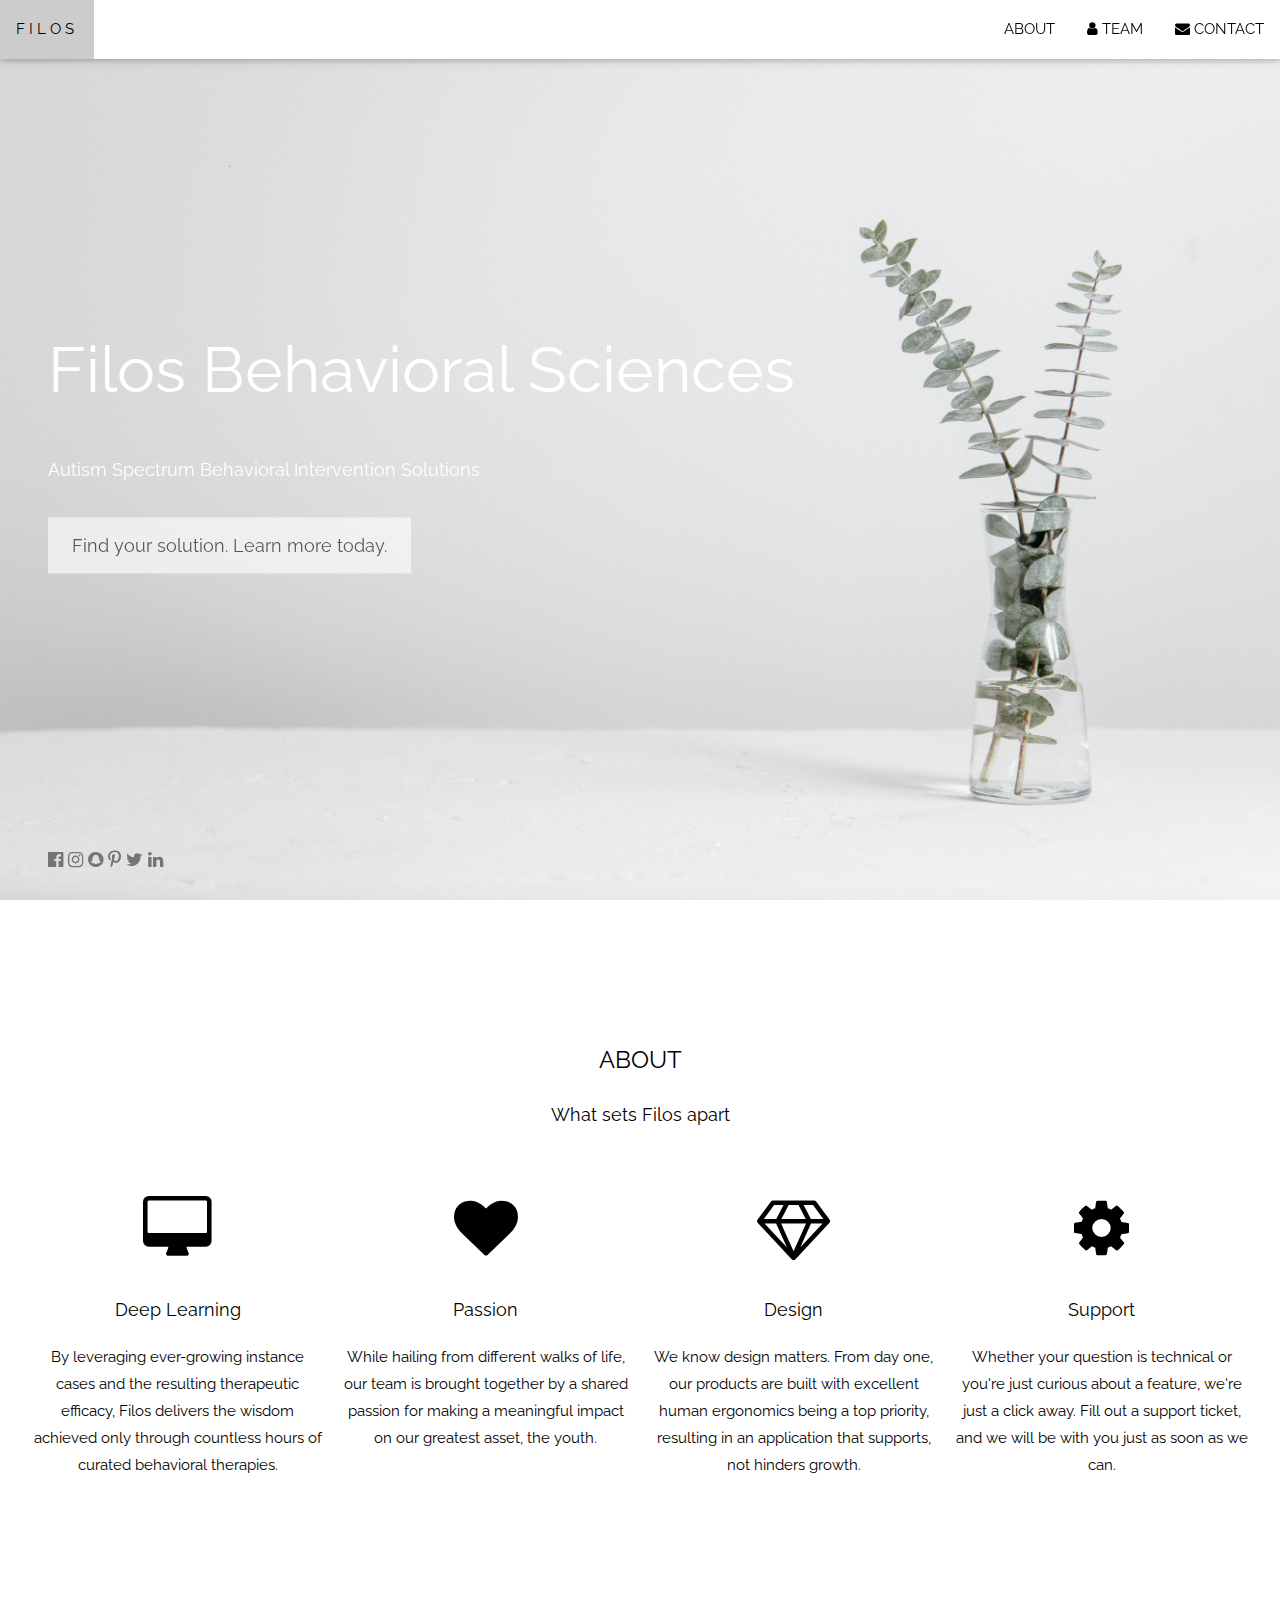
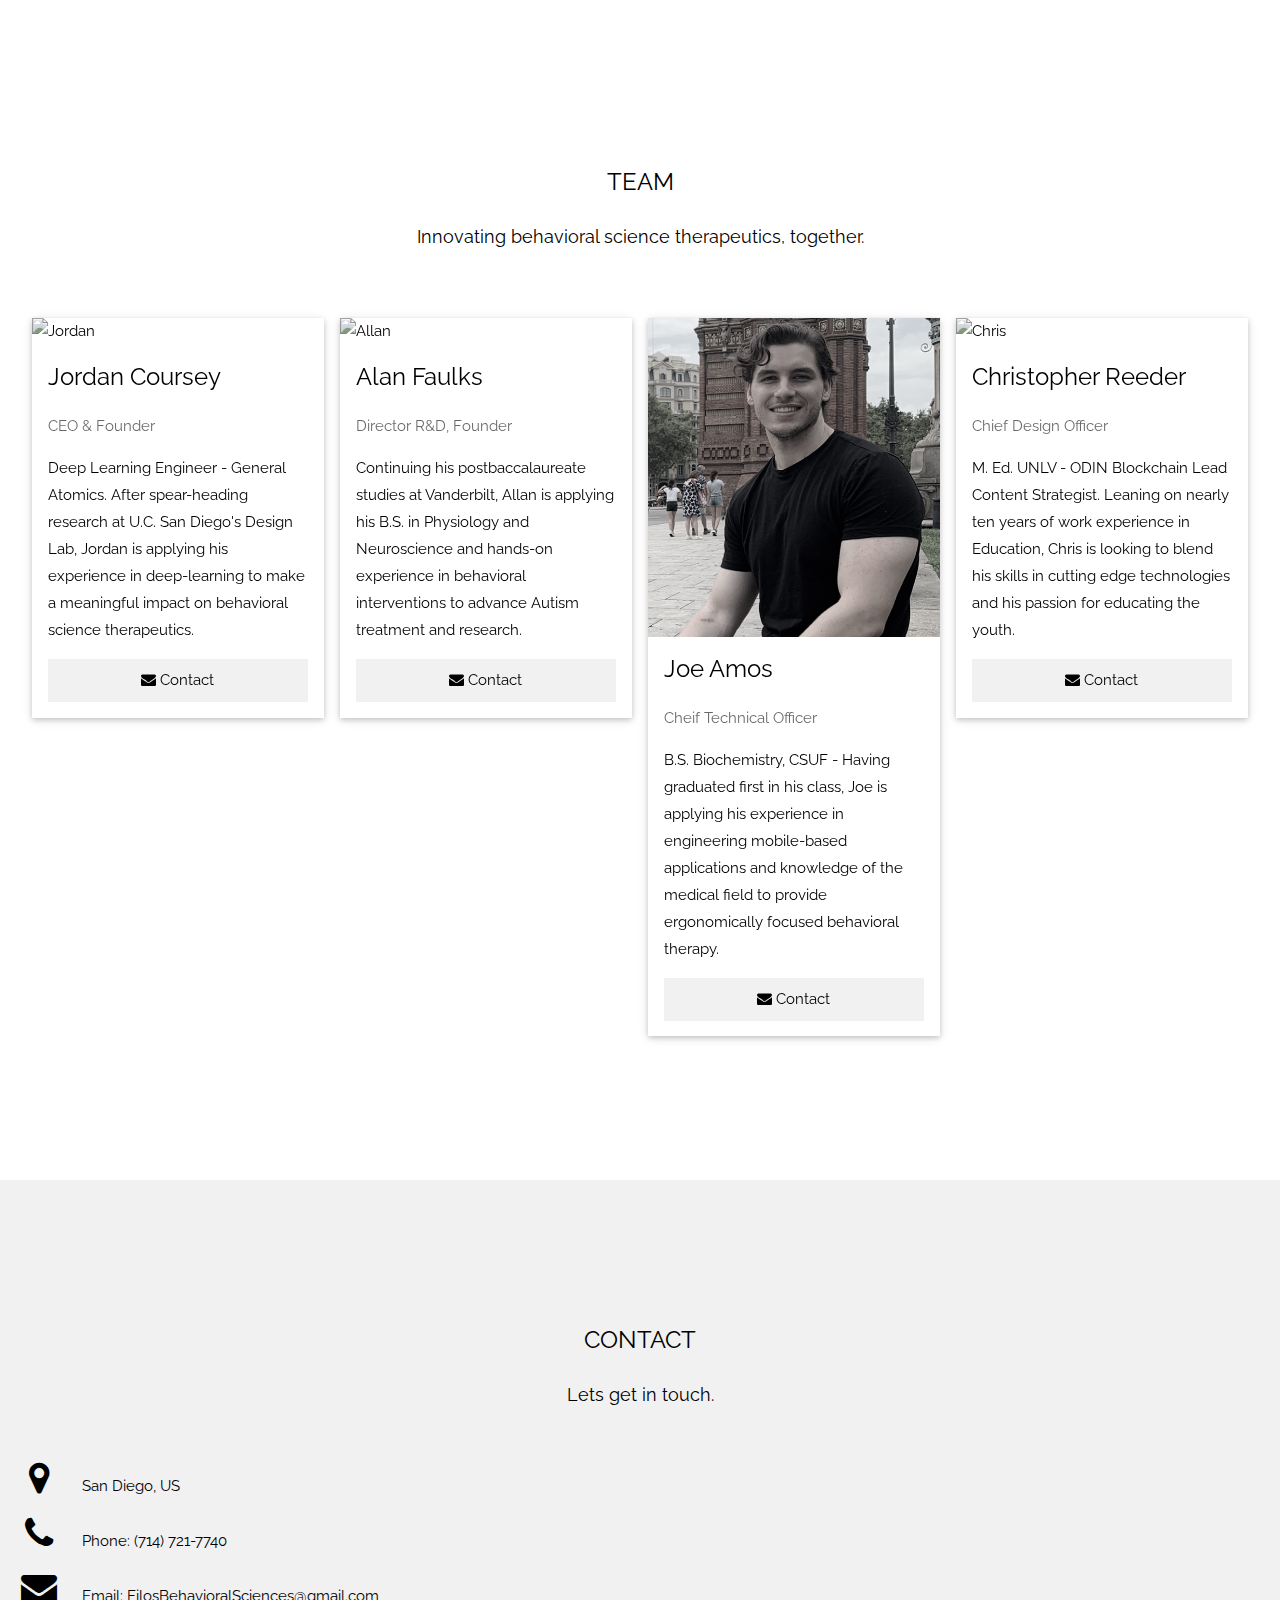
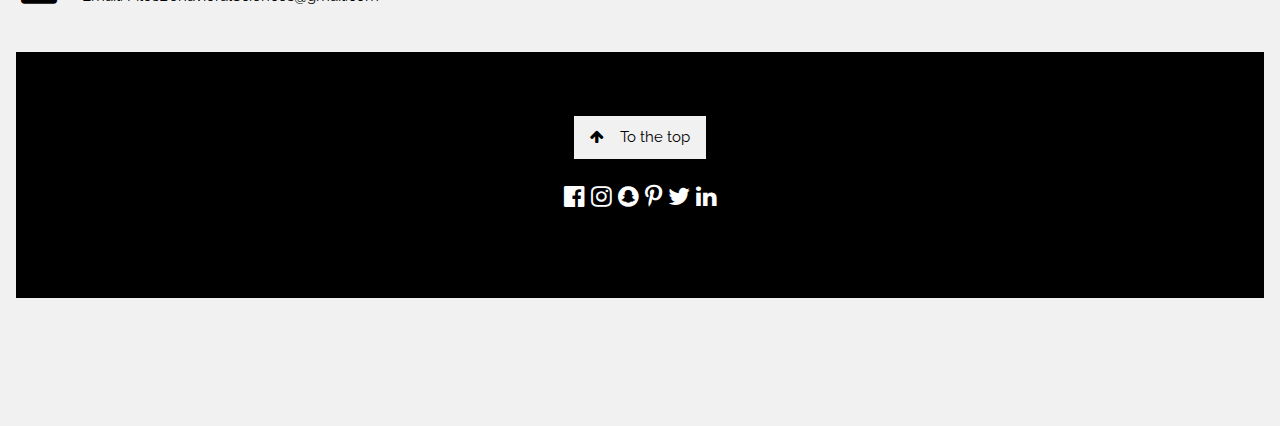
==== index.html @ 3048f158 "Update index.html" ====
<!DOCTYPE html>
<html>
<title>Filos Behavioral Sciences</title>
<meta charset="UTF-8">
<meta name="viewport" content="width=device-width, initial-scale=1">
<link rel="stylesheet" href="https://www.w3schools.com/w3css/4/w3.css">
<link rel="stylesheet" href="https://fonts.googleapis.com/css?family=Raleway">
<link rel="stylesheet" href="https://cdnjs.cloudflare.com/ajax/libs/font-awesome/4.7.0/css/font-awesome.min.css">
<style>
body,h1,h2,h3,h4,h5,h6 {font-family: "Raleway", sans-serif}

body, html {
  height: 100%;
  line-height: 1.8;
}

/* Full height image header */
.bgimg-1 {
  background-position: center;
  background-size: cover;
  background-image: url(Resources/background.jpg);
  min-height: 100%;
}

.w3-bar .w3-button {
  padding: 16px;
}
</style>
<body>

<!-- Navbar (sit on top) -->
<div class="w3-top">
  <div class="w3-bar w3-white w3-card" id="myNavbar">
    <a href="#home" class="w3-bar-item w3-button w3-wide">FILOS</a>
    <!-- Right-sided navbar links -->
    <div class="w3-right w3-hide-small">
      <a href="#about" class="w3-bar-item w3-button">ABOUT</a>
      <a href="#team" class="w3-bar-item w3-button"><i class="fa fa-user"></i> TEAM</a>
      <!-- <a href="#work" class="w3-bar-item w3-button"><i class="fa fa-th"></i> WORK</a> -->
      <a href="#contact" class="w3-bar-item w3-button"><i class="fa fa-envelope"></i> CONTACT</a>
    </div>
    <!-- Hide right-floated links on small screens and replace them with a menu icon -->

    <a href="javascript:void(0)" class="w3-bar-item w3-button w3-right w3-hide-large w3-hide-medium" onclick="w3_open()">
      <i class="fa fa-bars"></i>
    </a>
  </div>
</div>

<!-- Sidebar on small screens when clicking the menu icon -->
<nav class="w3-sidebar w3-bar-block w3-black w3-card w3-animate-left w3-hide-medium w3-hide-large" style="display:none" id="mySidebar">
  <a href="javascript:void(0)" onclick="w3_close()" class="w3-bar-item w3-button w3-large w3-padding-16">Close ×</a>
  <a href="#about" onclick="w3_close()" class="w3-bar-item w3-button">ABOUT</a>
  <a href="#team" onclick="w3_close()" class="w3-bar-item w3-button">TEAM</a>
  <a href="#work" onclick="w3_close()" class="w3-bar-item w3-button">WORK</a>
  <a href="#pricing" onclick="w3_close()" class="w3-bar-item w3-button">PRICING</a>
  <a href="#contact" onclick="w3_close()" class="w3-bar-item w3-button">CONTACT</a>
</nav>

<!-- Header with full-height image -->
<header class="bgimg-1 w3-display-container w3-grayscale-min" id="home">
  <div class="w3-display-left w3-text-white" style="padding:48px">
    <span class="w3-jumbo w3-hide-small">Filos Behavioral Sciences</span><br>
    <span class="w3-xxlarge w3-hide-large w3-hide-medium">Data Driven Therapy Solutions</span><br>
    <span class="w3-large">Autism Spectrum Behavioral Intervention Solutions</span>
    <p><a href="#about" class="w3-button w3-white w3-padding-large w3-large w3-margin-top w3-opacity w3-hover-opacity-off">Find your solution.  Learn more today.</a></p>
  </div> 
  <div class="w3-display-bottomleft w3-text-grey w3-large" style="padding:24px 48px">
    <i class="fa fa-facebook-official w3-hover-opacity"></i>
    <i class="fa fa-instagram w3-hover-opacity"></i>
    <i class="fa fa-snapchat w3-hover-opacity"></i>
    <i class="fa fa-pinterest-p w3-hover-opacity"></i>
    <i class="fa fa-twitter w3-hover-opacity"></i>
    <i class="fa fa-linkedin w3-hover-opacity"></i>
  </div>
</header>

<!-- About Section -->
<div class="w3-container" style="padding:128px 16px" id="about">
  <h3 class="w3-center">ABOUT</h3>
  <p class="w3-center w3-large">What sets Filos apart</p>
  <div class="w3-row-padding w3-center" style="margin-top:64px">
    <div class="w3-quarter">
      <i class="fa fa-desktop w3-margin-bottom w3-jumbo w3-center"></i>
      <p class="w3-large">Deep Learning</p>
      <p>By leveraging ever-growing instance cases and the resulting therapeutic efficacy, Filos delivers the wisdom achieved only through countless hours of curated behavioral therapies.  </p>
    </div>
    <div class="w3-quarter">
      <i class="fa fa-heart w3-margin-bottom w3-jumbo"></i>
      <p class="w3-large">Passion</p>
      <p>While hailing from different walks of life, our team is brought together by a shared passion for making a meaningful impact on our greatest asset, the youth.</p>
    </div>
    <div class="w3-quarter">
      <i class="fa fa-diamond w3-margin-bottom w3-jumbo"></i>
      <p class="w3-large">Design</p>
      <p>We know design matters.  From day one, our products are built with excellent human ergonomics being a top priority, resulting in an application that supports, not hinders growth.</p>
    </div>
    <div class="w3-quarter">
      <i class="fa fa-cog w3-margin-bottom w3-jumbo"></i>
      <p class="w3-large">Support</p>
      <p>Whether your question is technical or you're just curious about a feature, we're just a click away.  Fill out a support ticket, and we will be with you just as soon as we can.</p>
    </div>
  </div>
</div>

<!-- Promo Section - "We know design"
<div class="w3-container w3-light-grey" style="padding:128px 16px">
  <div class="w3-row-padding">
    <div class="w3-col m6">
      <h3>We know design.</h3>
      <p>Lorem ipsum dolor sit amet, consectetur adipiscing elit, sed do eiusmod<br>tempor incididunt ut labore et dolore.</p>
      <p><a href="#work" class="w3-button w3-black"><i class="fa fa-th"> </i> View Our Works</a></p>
    </div>
    <div class="w3-col m6">
      <img class="w3-image w3-round-large" src="/w3images/phone_buildings.jpg" alt="Buildings" width="700" height="394">
    </div>
  </div>
</div>  -->

<!-- Team Section -->
<div class="w3-container" style="padding:128px 16px" id="team">
  <h3 class="w3-center">TEAM</h3>
  <p class="w3-center w3-large">Innovating behavioral science therapeutics, together.</p>
  <div class="w3-row-padding w3-grayscale" style="margin-top:64px">
    <div class="w3-col l3 m6 w3-margin-bottom">
      <div class="w3-card">
        <img src="https://media-exp1.licdn.com/dms/image/C5603AQFTOGZ4hQEO2g/profile-displayphoto-shrink_800_800/0?e=1593648000&v=beta&t=P3I766WwWZyeG0lRYtZKC97UJ1uYCKITA_Ybu_WTs9A" alt="Jordan" style="width:100%" style="max-height:50px">
        <div class="w3-container">
          <h3>Jordan Coursey</h3>
          <p class="w3-opacity">CEO & Founder</p>
          <p>Deep Learning Engineer - General Atomics.   After spear-heading research at U.C. San Diego's Design Lab, Jordan is applying his experience in deep-learning to make a meaningful impact on behavioral science therapeutics.</p>
          <p><button class="w3-button w3-light-grey w3-block"><i class="fa fa-envelope"></i> Contact</button></p>
        </div>
      </div>
    </div>
    <div class="w3-col l3 m6 w3-margin-bottom">
      <div class="w3-card">
        <img src="https://raw.githubusercontent.com/NondescriptODIN/Filos.Public/master/Resources/Alan.jpeg" alt="Allan" style="width:100%" style="max-height:50px">
        <div class="w3-container">
          <h3>Alan Faulks</h3>
          <p class="w3-opacity">Director R&D, Founder</p>
          <p>Continuing his postbaccalaureate studies at Vanderbilt, Allan is applying his B.S. in Physiology and Neuroscience and hands-on experience in behavioral interventions to advance Autism treatment and research.</p>
          <p><button class="w3-button w3-light-grey w3-block"><i class="fa fa-envelope"></i> Contact</button></p>
        </div>
      </div>
    </div>
    <div class="w3-col l3 m6 w3-margin-bottom">
      <div class="w3-card">
        <img src="Resources/Joe.PNG" alt="Joe" style="width:100%" style="max-height:50px">
        <div class="w3-container">
          <h3>Joe Amos</h3>
          <p class="w3-opacity">Cheif Technical Officer</p>
          <p>B.S. Biochemistry, CSUF - Having graduated first in his class, Joe is applying his experience in engineering mobile-based applications and knowledge of the medical field to provide ergonomically focused behavioral therapy.</p>
          <p><button class="w3-button w3-light-grey w3-block"><i class="fa fa-envelope"></i> Contact</button></p>
        </div>
      </div>
    </div>
    <div class="w3-col l3 m6 w3-margin-bottom">
      <div class="w3-card">
        <img src="Resources/Reeder.PNG" alt="Chris" style="width:100%" style="max-height:50px"> 
        <div class="w3-container">
          <h3>Christopher Reeder</h3>
          <p class="w3-opacity">Chief Design Officer</p>
          <p>M. Ed. UNLV - ODIN Blockchain Lead Content Strategist.  Leaning on nearly ten years of work experience in Education, Chris is looking to blend his skills in cutting edge technologies and his passion for educating the youth.</p>
          <p><button class="w3-button w3-light-grey w3-block"><i class="fa fa-envelope"></i> Contact</button></p>
        </div>
      </div>
    </div>
  </div>
</div>

<!-- Promo Section "Statistics"
<div class="w3-container w3-row w3-center w3-dark-grey w3-padding-64">
  <div class="w3-quarter">
    <span class="w3-xxlarge">14+</span>
    <br>Partners
  </div>
  <div class="w3-quarter">
    <span class="w3-xxlarge">55+</span>
    <br>Projects Done
  </div>
  <div class="w3-quarter">
    <span class="w3-xxlarge">89+</span>
    <br>Happy Clients
  </div>
  <div class="w3-quarter">
    <span class="w3-xxlarge">150+</span>
    <br>Meetings
  </div>
</div> -->

<!-- Work Section -->
<!-- <div class="w3-container" style="padding:128px 16px" id="work">
  <h3 class="w3-center">OUR WORK</h3>
  <p class="w3-center w3-large">What we've done for people</p>
  <div class="w3-row-padding" style="margin-top:64px">
    <div class="w3-col l3 m6">
      <img src="/w3images/tech_mic.jpg" style="width:100%" onclick="onClick(this)" class="w3-hover-opacity" alt="A microphone">
    </div>
    <div class="w3-col l3 m6">
      <img src="/w3images/tech_phone.jpg" style="width:100%" onclick="onClick(this)" class="w3-hover-opacity" alt="A phone">
    </div>
    <div class="w3-col l3 m6">
      <img src="/w3images/tech_drone.jpg" style="width:100%" onclick="onClick(this)" class="w3-hover-opacity" alt="A drone">
    </div>
    <div class="w3-col l3 m6">
      <img src="/w3images/tech_sound.jpg" style="width:100%" onclick="onClick(this)" class="w3-hover-opacity" alt="Soundbox">
    </div>
  </div> -->

  <!-- <div class="w3-row-padding w3-section">
    <div class="w3-col l3 m6">
      <img src="/w3images/tech_tablet.jpg" style="width:100%" onclick="onClick(this)" class="w3-hover-opacity" alt="A tablet">
    </div>
    <div class="w3-col l3 m6">
      <img src="/w3images/tech_camera.jpg" style="width:100%" onclick="onClick(this)" class="w3-hover-opacity" alt="A camera">
    </div>
    <div class="w3-col l3 m6">
      <img src="/w3images/tech_typewriter.jpg" style="width:100%" onclick="onClick(this)" class="w3-hover-opacity" alt="A typewriter">
    </div>
    <div class="w3-col l3 m6">
      <img src="/w3images/tech_tableturner.jpg" style="width:100%" onclick="onClick(this)" class="w3-hover-opacity" alt="A tableturner">
    </div>
  </div>
</div> -->

<!-- Modal for full size images on click-->
<div id="modal01" class="w3-modal w3-black" onclick="this.style.display='none'">
  <span class="w3-button w3-xxlarge w3-black w3-padding-large w3-display-topright" title="Close Modal Image">×</span>
  <div class="w3-modal-content w3-animate-zoom w3-center w3-transparent w3-padding-64">
    <img id="img01" class="w3-image">
    <p id="caption" class="w3-opacity w3-large"></p>
  </div>
</div>

<!-- Skills Section -->
<!-- <div class="w3-container w3-light-grey w3-padding-64">
  <div class="w3-row-padding">
    <div class="w3-col m6">
      <h3>Our Skills.</h3>
      <p>Lorem ipsum dolor sit amet, consectetur adipiscing elit, sed do eiusmod<br>
      tempor incididunt ut labore et dolore.</p>
      <p>Lorem ipsum dolor sit amet, consectetur adipiscing elit, sed do eiusmod<br>
      tempor incididunt ut labore et dolore.</p>
    </div>
    <div class="w3-col m6">
      <p class="w3-wide"><i class="fa fa-camera w3-margin-right"></i>Photography</p>
      <div class="w3-grey">
        <div class="w3-container w3-dark-grey w3-center" style="width:90%">90%</div>
      </div>
      <p class="w3-wide"><i class="fa fa-desktop w3-margin-right"></i>Web Design</p>
      <div class="w3-grey">
        <div class="w3-container w3-dark-grey w3-center" style="width:85%">85%</div>
      </div>
      <p class="w3-wide"><i class="fa fa-photo w3-margin-right"></i>Photoshop</p>
      <div class="w3-grey">
        <div class="w3-container w3-dark-grey w3-center" style="width:75%">75%</div>
      </div>
    </div>
  </div>
</div> -->

<!-- Pricing Section -->
<!-- <div class="w3-container w3-center w3-dark-grey" style="padding:128px 16px" id="pricing">
  <h3>PRICING</h3>
  <p class="w3-large">Choose a pricing plan that fits your needs.</p>
  <div class="w3-row-padding" style="margin-top:64px">
    <div class="w3-third w3-section">
      <ul class="w3-ul w3-white w3-hover-shadow">
        <li class="w3-black w3-xlarge w3-padding-32">Basic</li>
        <li class="w3-padding-16"><b>10GB</b> Storage</li>
        <li class="w3-padding-16"><b>10</b> Emails</li>
        <li class="w3-padding-16"><b>10</b> Domains</li>
        <li class="w3-padding-16"><b>Endless</b> Support</li>
        <li class="w3-padding-16">
          <h2 class="w3-wide">$ 10</h2>
          <span class="w3-opacity">per month</span>
        </li>
        <li class="w3-light-grey w3-padding-24">
          <button class="w3-button w3-black w3-padding-large">Sign Up</button>
        </li>
      </ul>
    </div>
    <div class="w3-third">
      <ul class="w3-ul w3-white w3-hover-shadow">
        <li class="w3-red w3-xlarge w3-padding-48">Pro</li>
        <li class="w3-padding-16"><b>25GB</b> Storage</li>
        <li class="w3-padding-16"><b>25</b> Emails</li>
        <li class="w3-padding-16"><b>25</b> Domains</li>
        <li class="w3-padding-16"><b>Endless</b> Support</li>
        <li class="w3-padding-16">
          <h2 class="w3-wide">$ 25</h2>
          <span class="w3-opacity">per month</span>
        </li>
        <li class="w3-light-grey w3-padding-24">
          <button class="w3-button w3-black w3-padding-large">Sign Up</button>
        </li>
      </ul>
    </div>
    <div class="w3-third w3-section">
      <ul class="w3-ul w3-white w3-hover-shadow">
        <li class="w3-black w3-xlarge w3-padding-32">Premium</li>
        <li class="w3-padding-16"><b>50GB</b> Storage</li>
        <li class="w3-padding-16"><b>50</b> Emails</li>
        <li class="w3-padding-16"><b>50</b> Domains</li>
        <li class="w3-padding-16"><b>Endless</b> Support</li>
        <li class="w3-padding-16">
          <h2 class="w3-wide">$ 50</h2>
          <span class="w3-opacity">per month</span>
        </li>
        <li class="w3-light-grey w3-padding-24">
          <button class="w3-button w3-black w3-padding-large">Sign Up</button>
        </li>
      </ul>
    </div>
  </div>
</div> -->

<!-- Contact Section -->
<div class="w3-container w3-light-grey" style="padding:128px 16px" id="contact">
  <h3 class="w3-center">CONTACT</h3>
  <p class="w3-center w3-large">Lets get in touch.</p>
  <div style="margin-top:48px">
    <p><i class="fa fa-map-marker fa-fw w3-xxlarge w3-margin-right"></i> San Diego, US</p>
    <p><i class="fa fa-phone fa-fw w3-xxlarge w3-margin-right"></i> Phone: (714) 721-7740</p>
    <p><i class="fa fa-envelope fa-fw w3-xxlarge w3-margin-right"> </i> Email: FilosBehavioralSciences@gmail.com</p>
    <br>
    <!-- <form action="/action_page.php" target="_blank">
      <p><input class="w3-input w3-border" type="text" placeholder="Name" required name="Name"></p>
      <p><input class="w3-input w3-border" type="text" placeholder="Email" required name="Email"></p>
      <p><input class="w3-input w3-border" type="text" placeholder="Subject" required name="Subject"></p>
      <p><input class="w3-input w3-border" type="text" placeholder="Message" required name="Message"></p>
      <p>
        <button class="w3-button w3-black" type="submit">
          <i class="fa fa-paper-plane"></i> SEND MESSAGE
        </button>
      </p>
    </form> -->
    <!-- Image of location/map
    <img src="/w3images/map.jpg" class="w3-image w3-greyscale" style="width:100%;margin-top:48px">
  </div>
</div> -->

<!-- Footer -->
<footer class="w3-center w3-black w3-padding-64">
  <a href="#home" class="w3-button w3-light-grey"><i class="fa fa-arrow-up w3-margin-right"></i>To the top</a>
  <div class="w3-xlarge w3-section">
    <i class="fa fa-facebook-official w3-hover-opacity"></i>
    <i class="fa fa-instagram w3-hover-opacity"></i>
    <i class="fa fa-snapchat w3-hover-opacity"></i>
    <i class="fa fa-pinterest-p w3-hover-opacity"></i>
    <i class="fa fa-twitter w3-hover-opacity"></i>
    <i class="fa fa-linkedin w3-hover-opacity"></i>
  </div>
  <!-- <p>Powered by<a href="https://www.w3schools.com/w3css/default.asp" title="W3.CSS" target="_blank" class="w3-hover-text-green">w3.css</a></p> -->
</footer>
 
<script>
// Modal Image Gallery
function onClick(element) {
  document.getElementById("img01").src = element.src;
  document.getElementById("modal01").style.display = "block";
  var captionText = document.getElementById("caption");
  captionText.innerHTML = element.alt;
}


// Toggle between showing and hiding the sidebar when clicking the menu icon
var mySidebar = document.getElementById("mySidebar");

function w3_open() {
  if (mySidebar.style.display === 'block') {
    mySidebar.style.display = 'none';
  } else {
    mySidebar.style.display = 'block';
  }
}

// Close the sidebar with the close button
function w3_close() {
    mySidebar.style.display = "none";
}
</script>

</body>
</html>
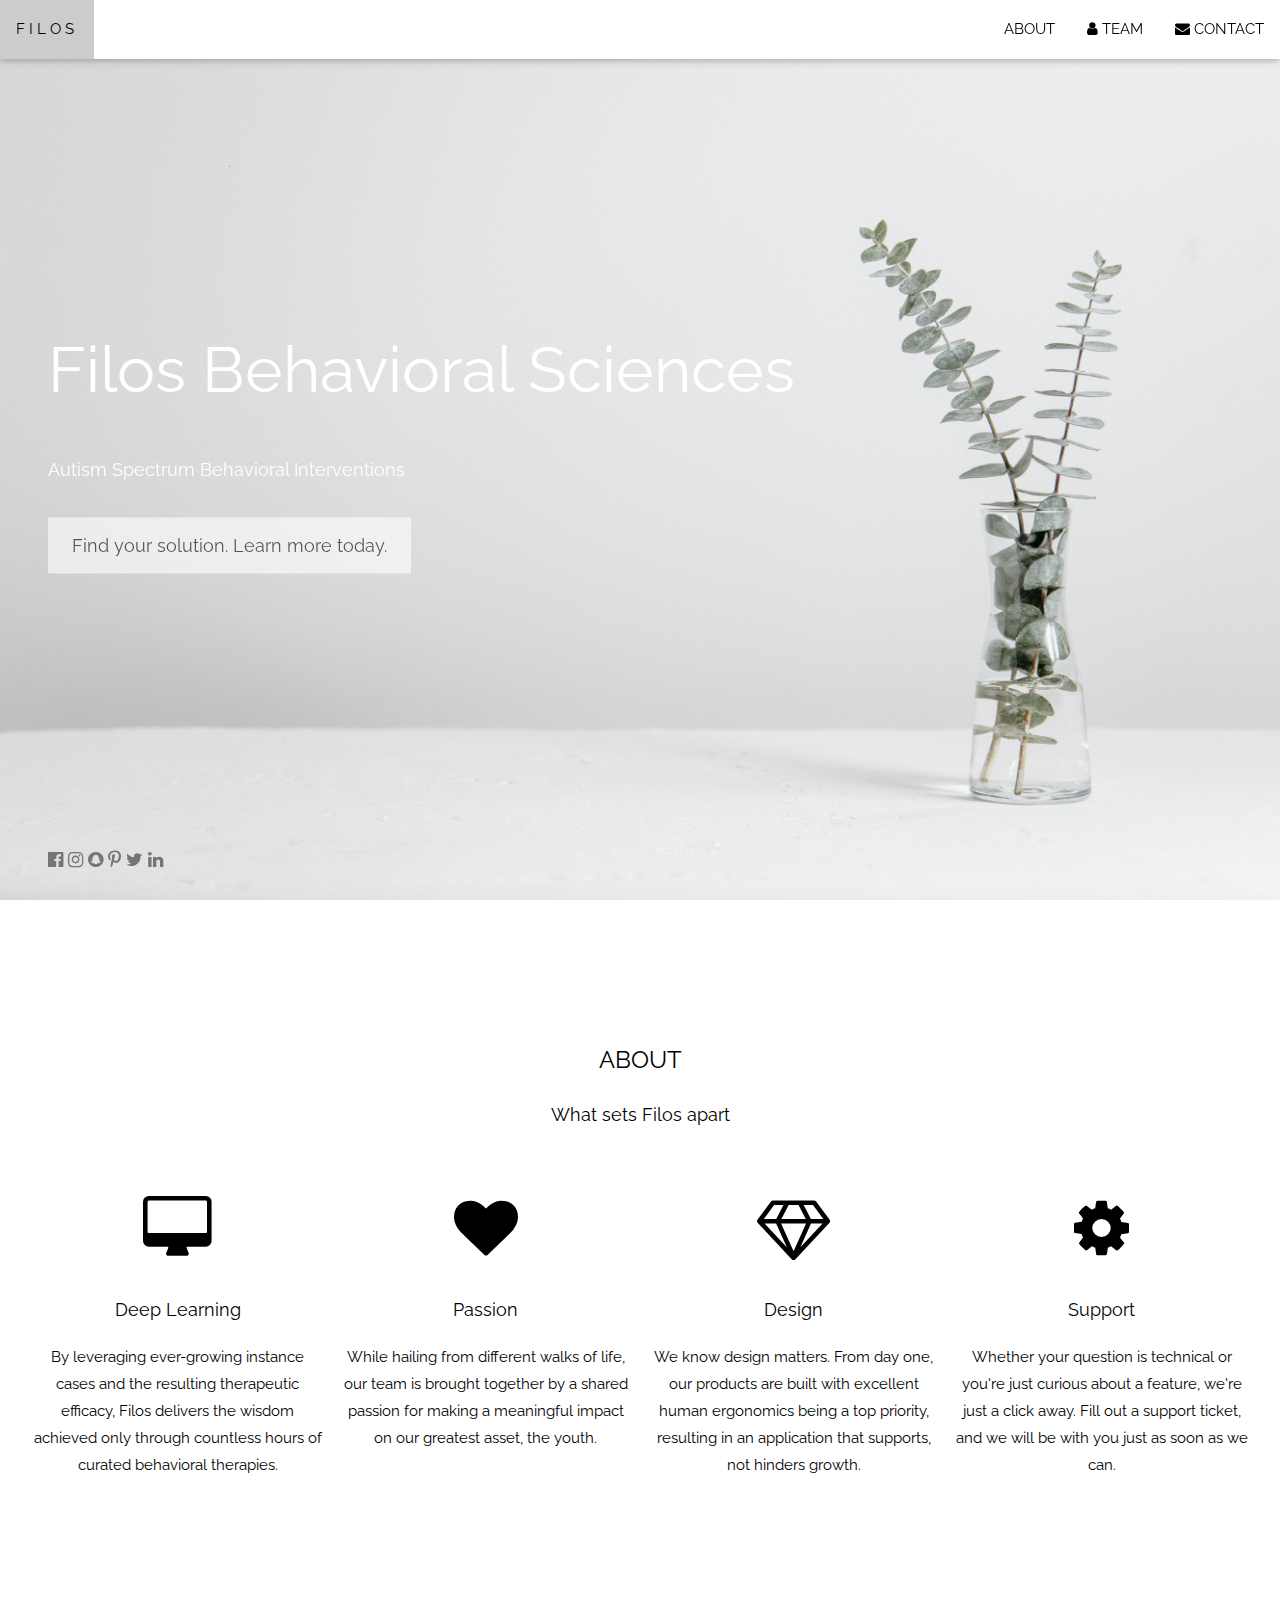
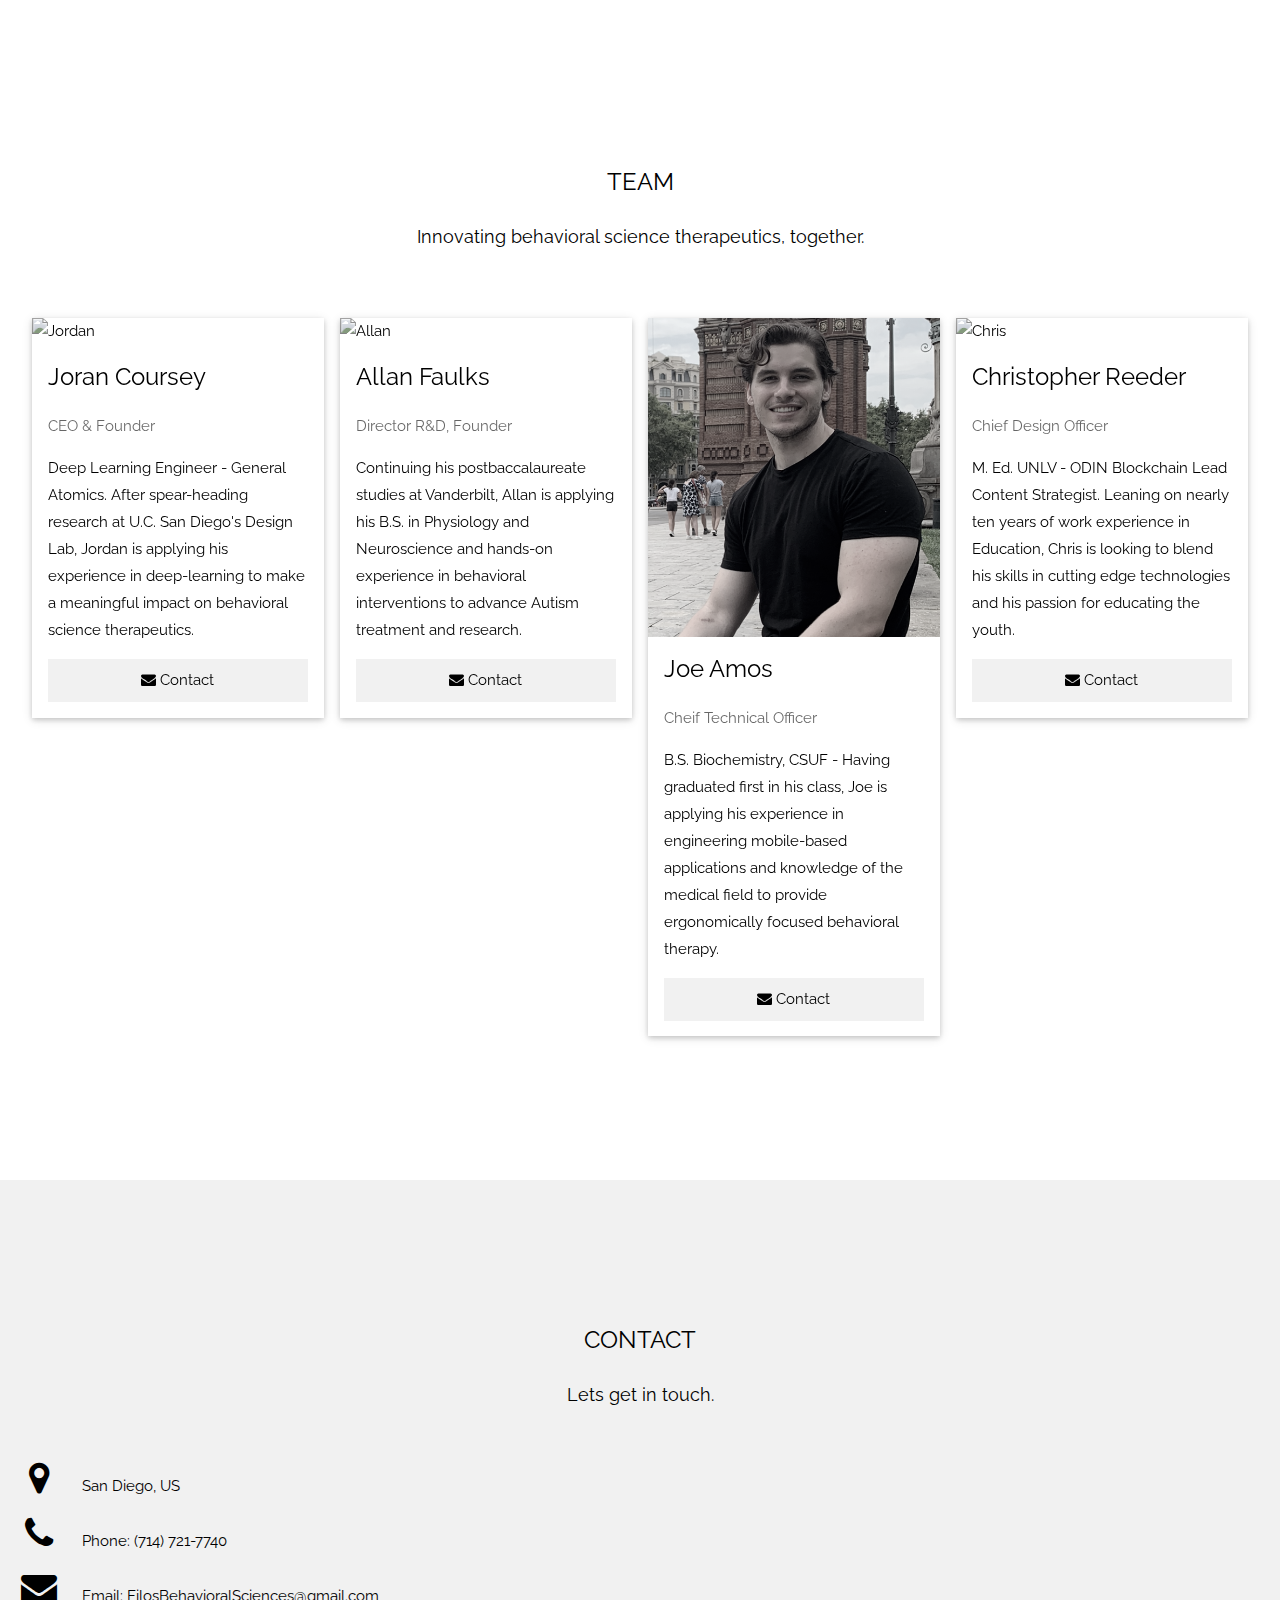
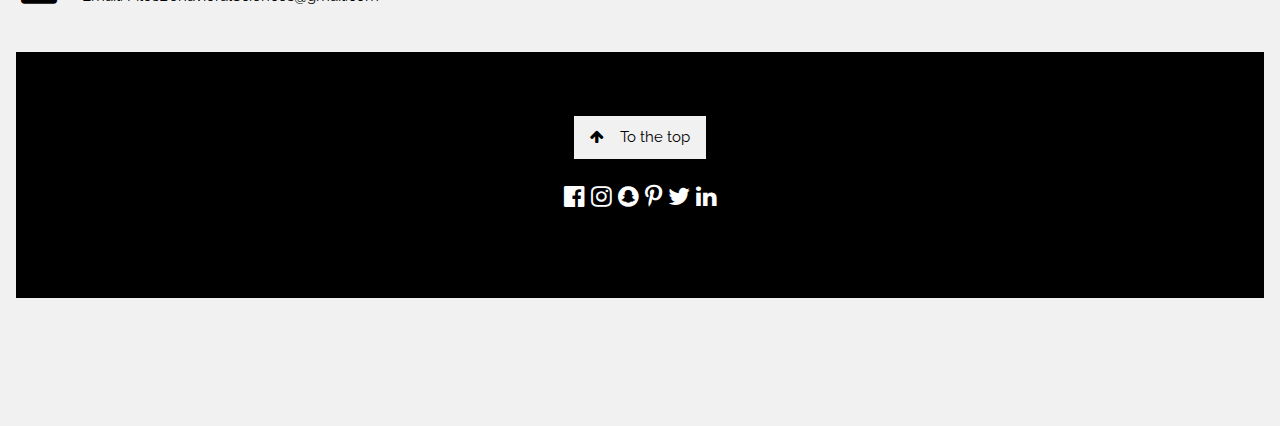
==== commit b014893a: "commit on master" ====
--- a/index.html
+++ b/index.html
@@ -62,7 +62,7 @@
   <div class="w3-display-left w3-text-white" style="padding:48px">
     <span class="w3-jumbo w3-hide-small">Filos Behavioral Sciences</span><br>
     <span class="w3-xxlarge w3-hide-large w3-hide-medium">Data Driven Therapy Solutions</span><br>
-    <span class="w3-large">Autism Spectrum Behavioral Intervention Solutions</span>
+    <span class="w3-large">Autism Spectrum Behavioral Interventions</span>
     <p><a href="#about" class="w3-button w3-white w3-padding-large w3-large w3-margin-top w3-opacity w3-hover-opacity-off">Find your solution.  Learn more today.</a></p>
   </div> 
   <div class="w3-display-bottomleft w3-text-grey w3-large" style="padding:24px 48px">
@@ -126,7 +126,7 @@
       <div class="w3-card">
         <img src="https://media-exp1.licdn.com/dms/image/C5603AQFTOGZ4hQEO2g/profile-displayphoto-shrink_800_800/0?e=1593648000&v=beta&t=P3I766WwWZyeG0lRYtZKC97UJ1uYCKITA_Ybu_WTs9A" alt="Jordan" style="width:100%" style="max-height:50px">
         <div class="w3-container">
-          <h3>Jordan Coursey</h3>
+          <h3>Joran Coursey</h3>
           <p class="w3-opacity">CEO & Founder</p>
           <p>Deep Learning Engineer - General Atomics.   After spear-heading research at U.C. San Diego's Design Lab, Jordan is applying his experience in deep-learning to make a meaningful impact on behavioral science therapeutics.</p>
           <p><button class="w3-button w3-light-grey w3-block"><i class="fa fa-envelope"></i> Contact</button></p>
@@ -137,7 +137,7 @@
       <div class="w3-card">
         <img src="https://raw.githubusercontent.com/NondescriptODIN/Filos.Public/master/Resources/Alan.jpeg" alt="Allan" style="width:100%" style="max-height:50px">
         <div class="w3-container">
-          <h3>Alan Faulks</h3>
+          <h3>Allan Faulks</h3>
           <p class="w3-opacity">Director R&D, Founder</p>
           <p>Continuing his postbaccalaureate studies at Vanderbilt, Allan is applying his B.S. in Physiology and Neuroscience and hands-on experience in behavioral interventions to advance Autism treatment and research.</p>
           <p><button class="w3-button w3-light-grey w3-block"><i class="fa fa-envelope"></i> Contact</button></p>
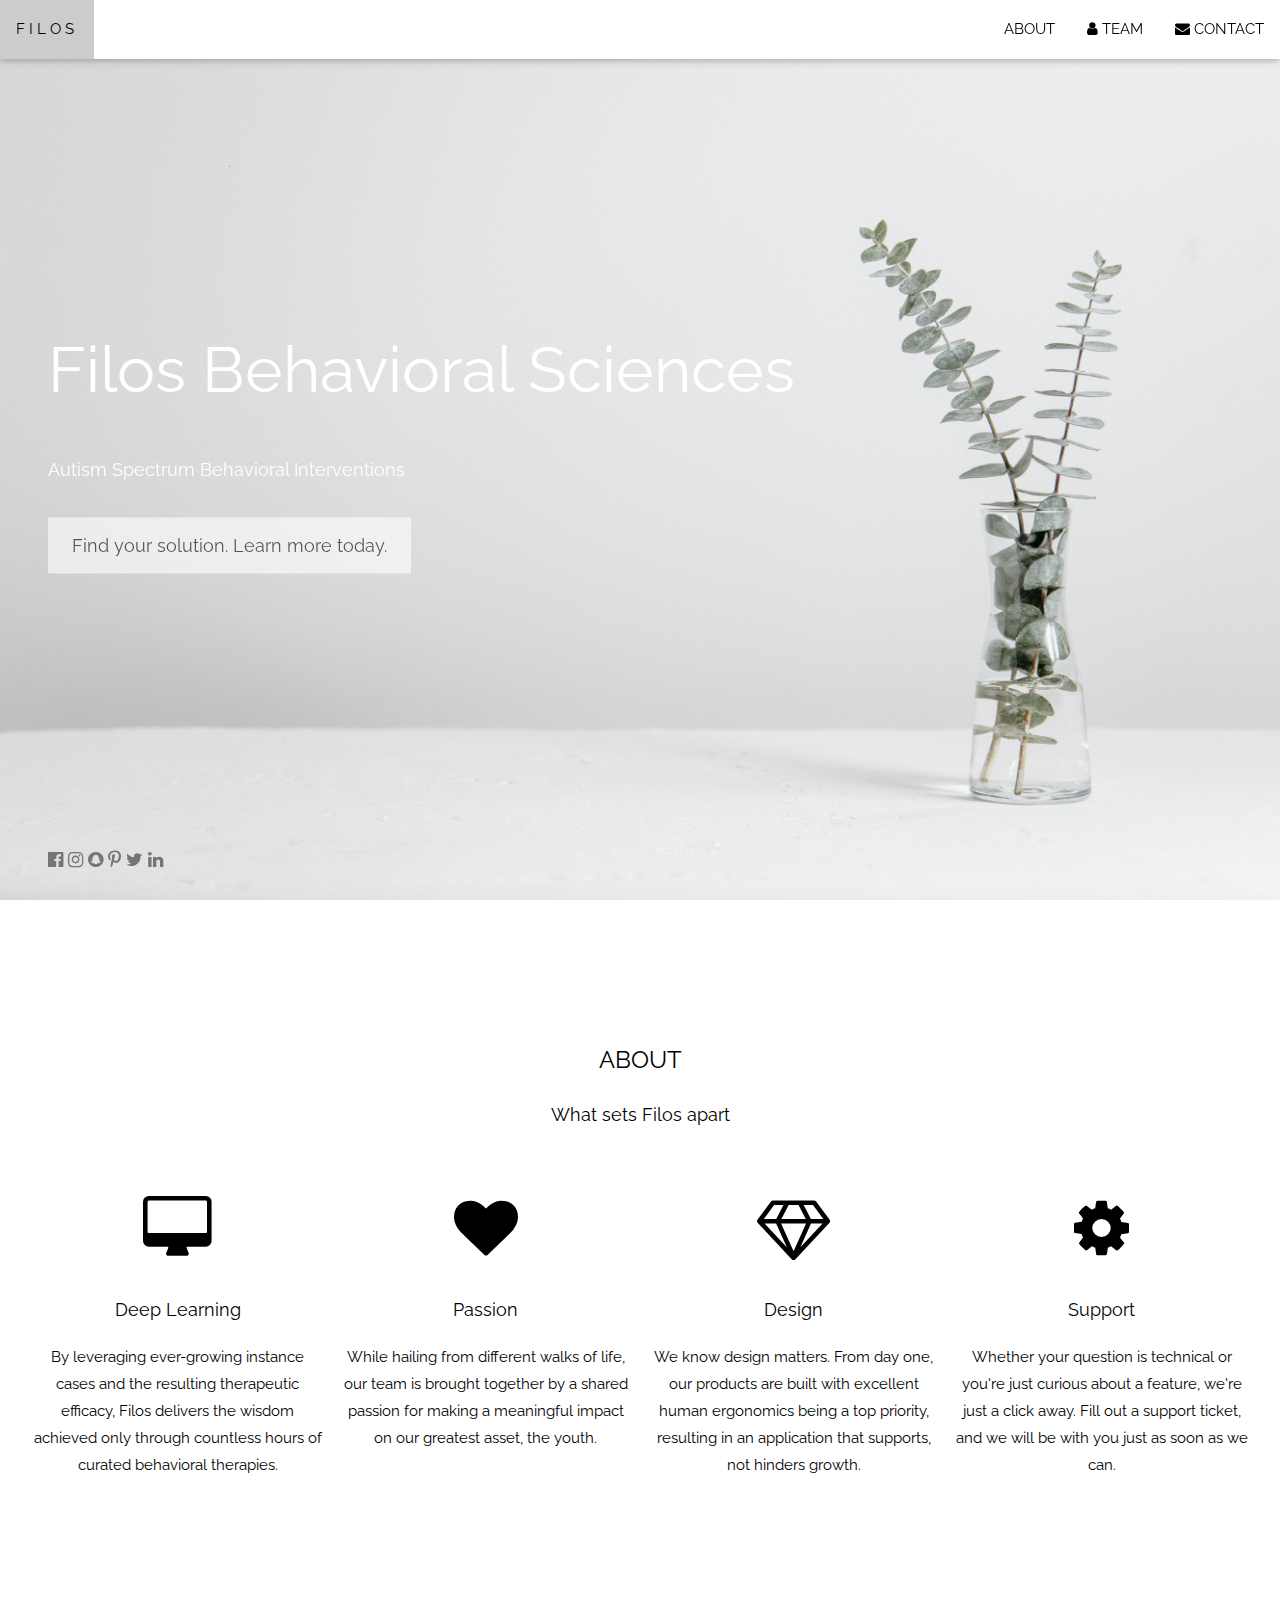
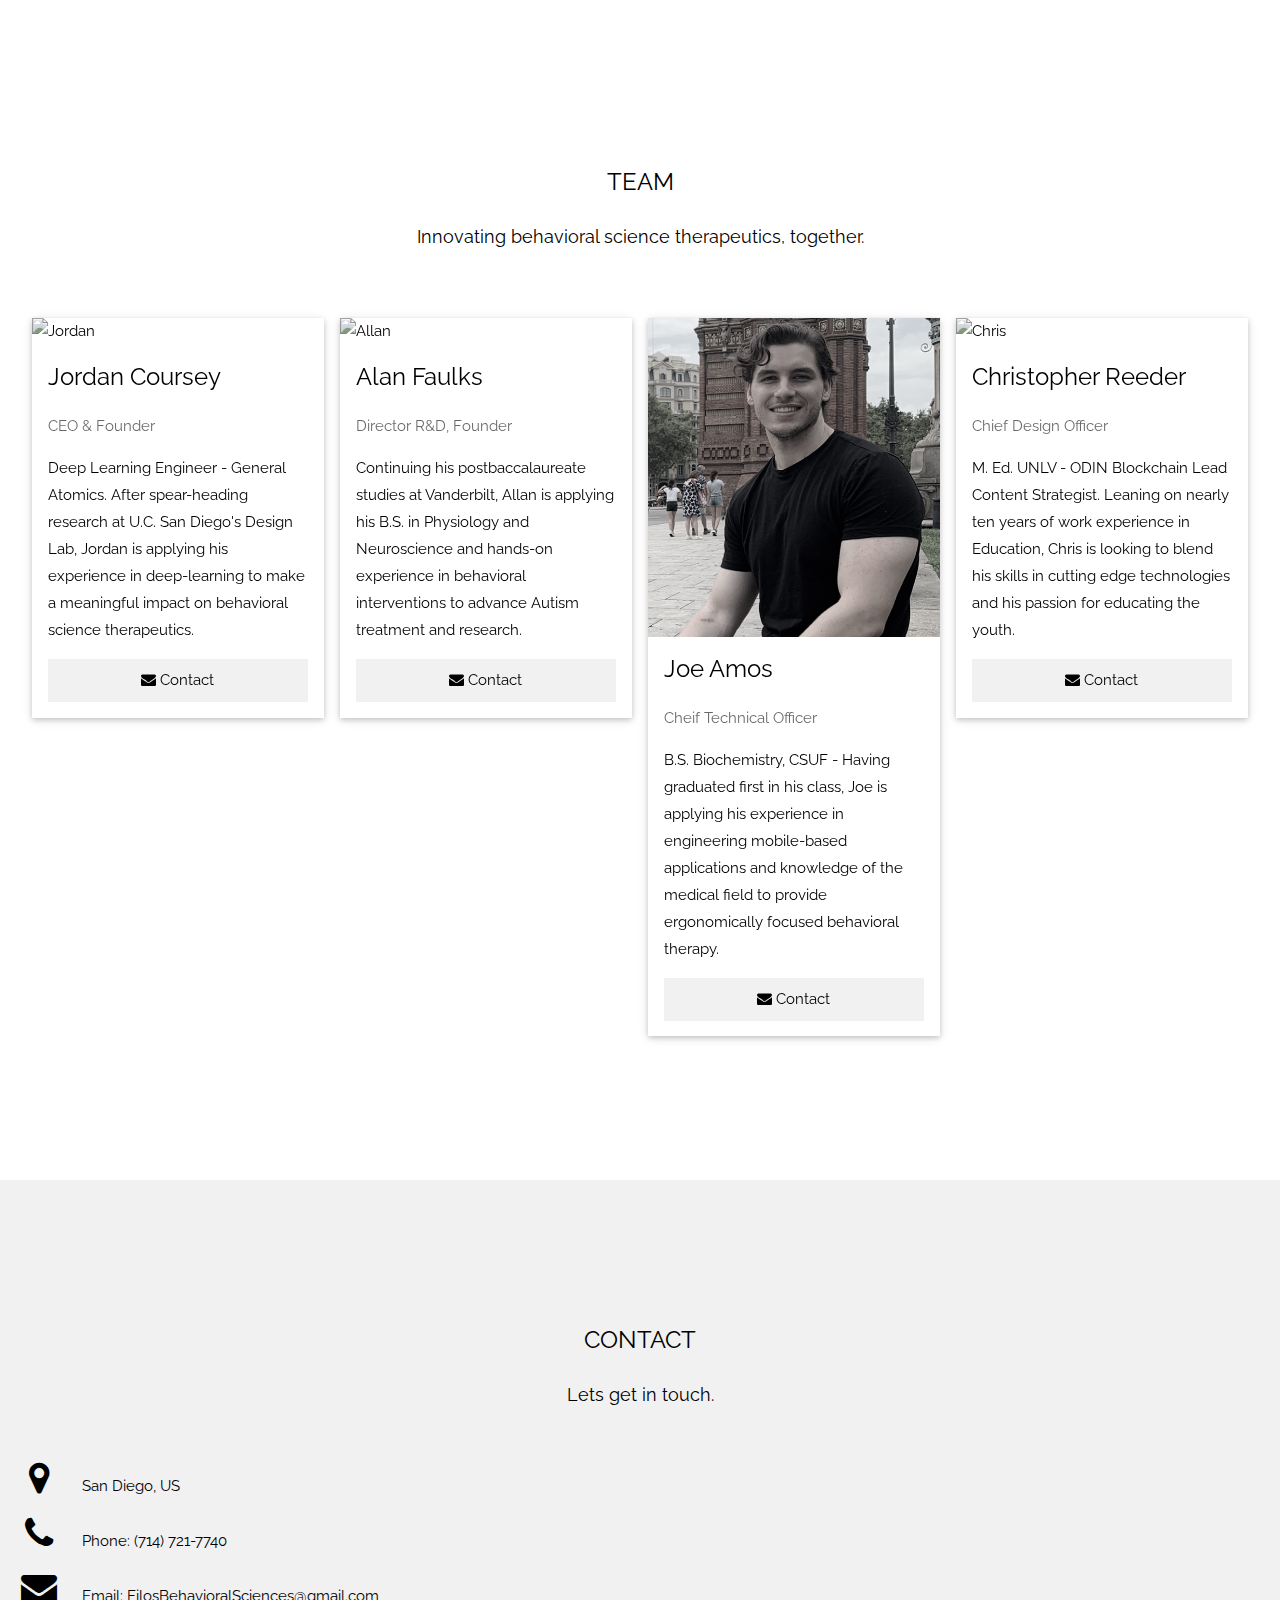
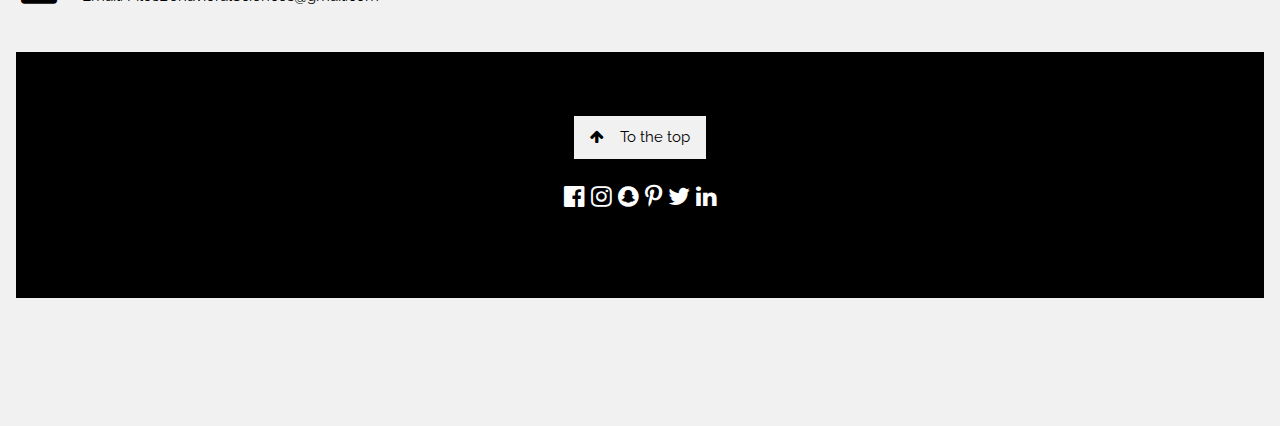
==== commit 42250d41: "Merge branch 'master' of https://github.com/NondescriptODIN/Filos.Public" ====
--- a/index.html
+++ b/index.html
@@ -126,7 +126,7 @@
       <div class="w3-card">
         <img src="https://media-exp1.licdn.com/dms/image/C5603AQFTOGZ4hQEO2g/profile-displayphoto-shrink_800_800/0?e=1593648000&v=beta&t=P3I766WwWZyeG0lRYtZKC97UJ1uYCKITA_Ybu_WTs9A" alt="Jordan" style="width:100%" style="max-height:50px">
         <div class="w3-container">
-          <h3>Joran Coursey</h3>
+          <h3>Jordan Coursey</h3>
           <p class="w3-opacity">CEO & Founder</p>
           <p>Deep Learning Engineer - General Atomics.   After spear-heading research at U.C. San Diego's Design Lab, Jordan is applying his experience in deep-learning to make a meaningful impact on behavioral science therapeutics.</p>
           <p><button class="w3-button w3-light-grey w3-block"><i class="fa fa-envelope"></i> Contact</button></p>
@@ -137,7 +137,7 @@
       <div class="w3-card">
         <img src="https://raw.githubusercontent.com/NondescriptODIN/Filos.Public/master/Resources/Alan.jpeg" alt="Allan" style="width:100%" style="max-height:50px">
         <div class="w3-container">
-          <h3>Allan Faulks</h3>
+          <h3>Alan Faulks</h3>
           <p class="w3-opacity">Director R&D, Founder</p>
           <p>Continuing his postbaccalaureate studies at Vanderbilt, Allan is applying his B.S. in Physiology and Neuroscience and hands-on experience in behavioral interventions to advance Autism treatment and research.</p>
           <p><button class="w3-button w3-light-grey w3-block"><i class="fa fa-envelope"></i> Contact</button></p>
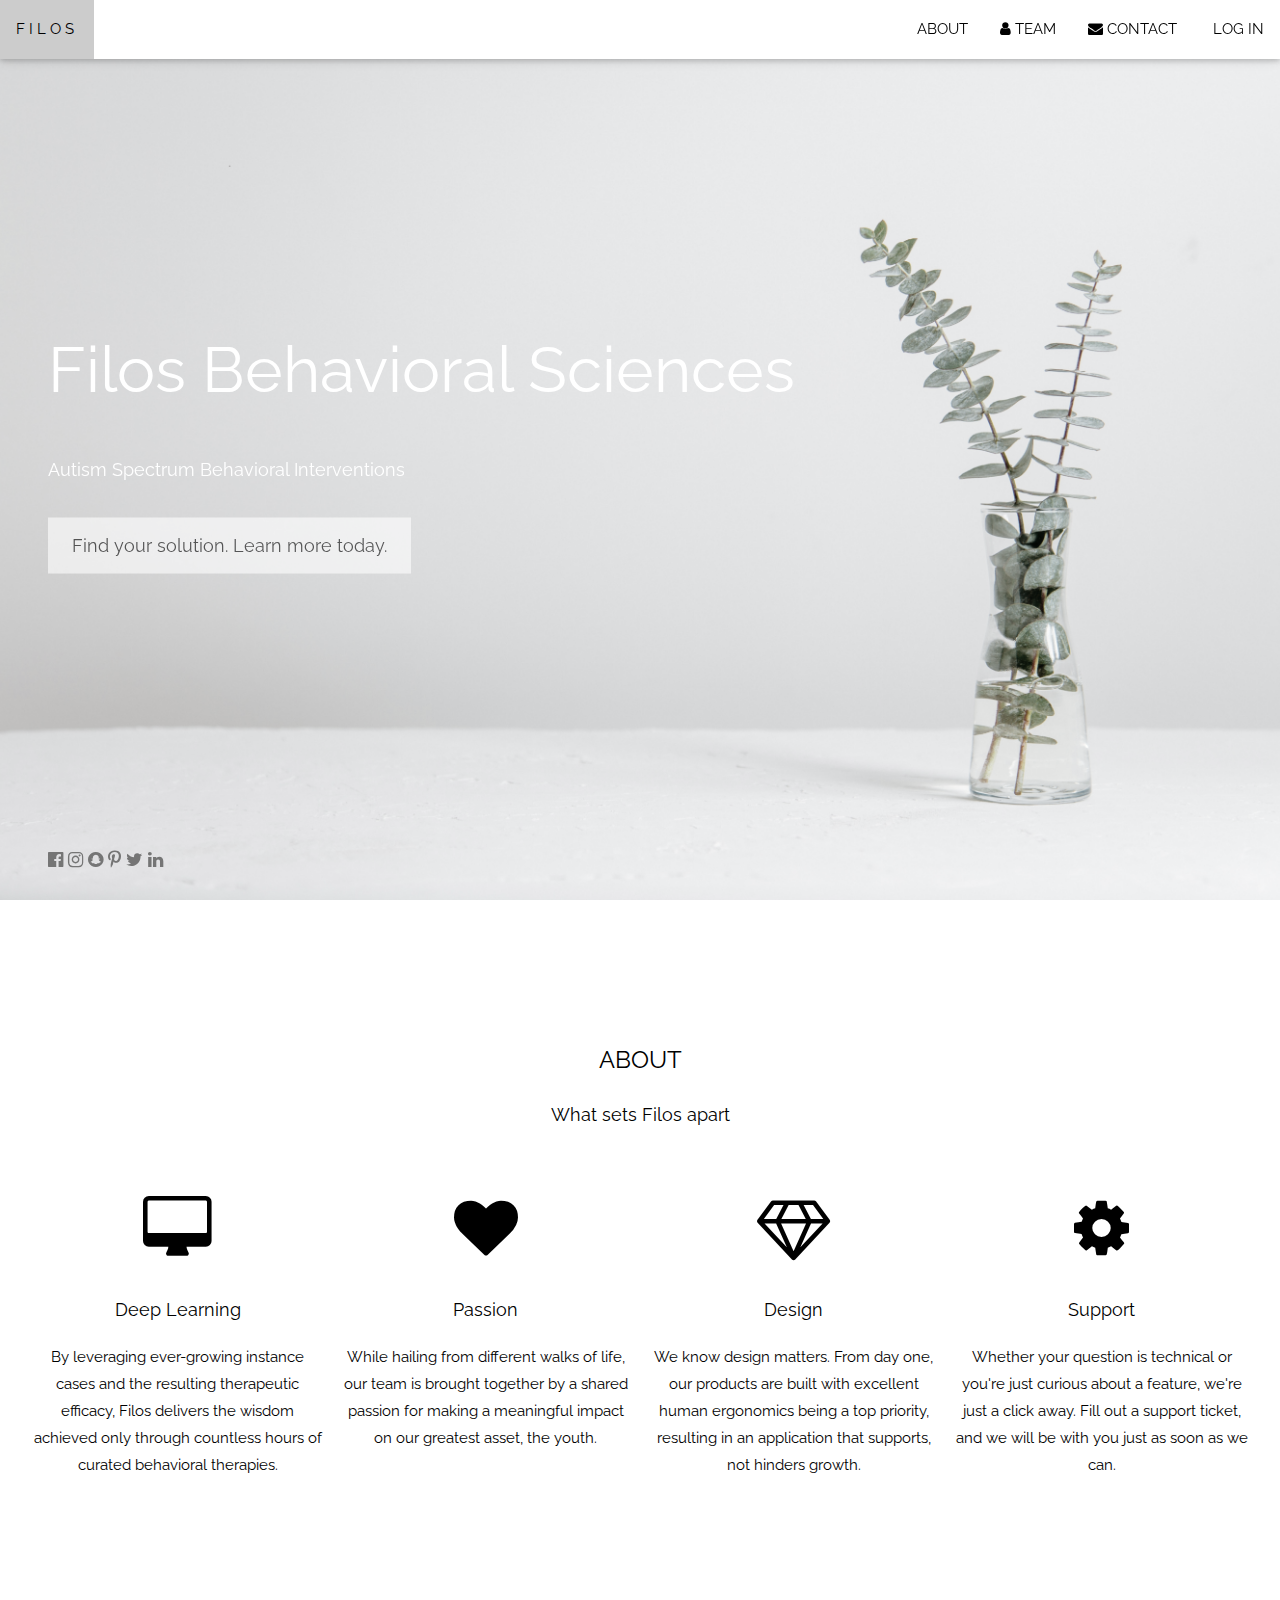
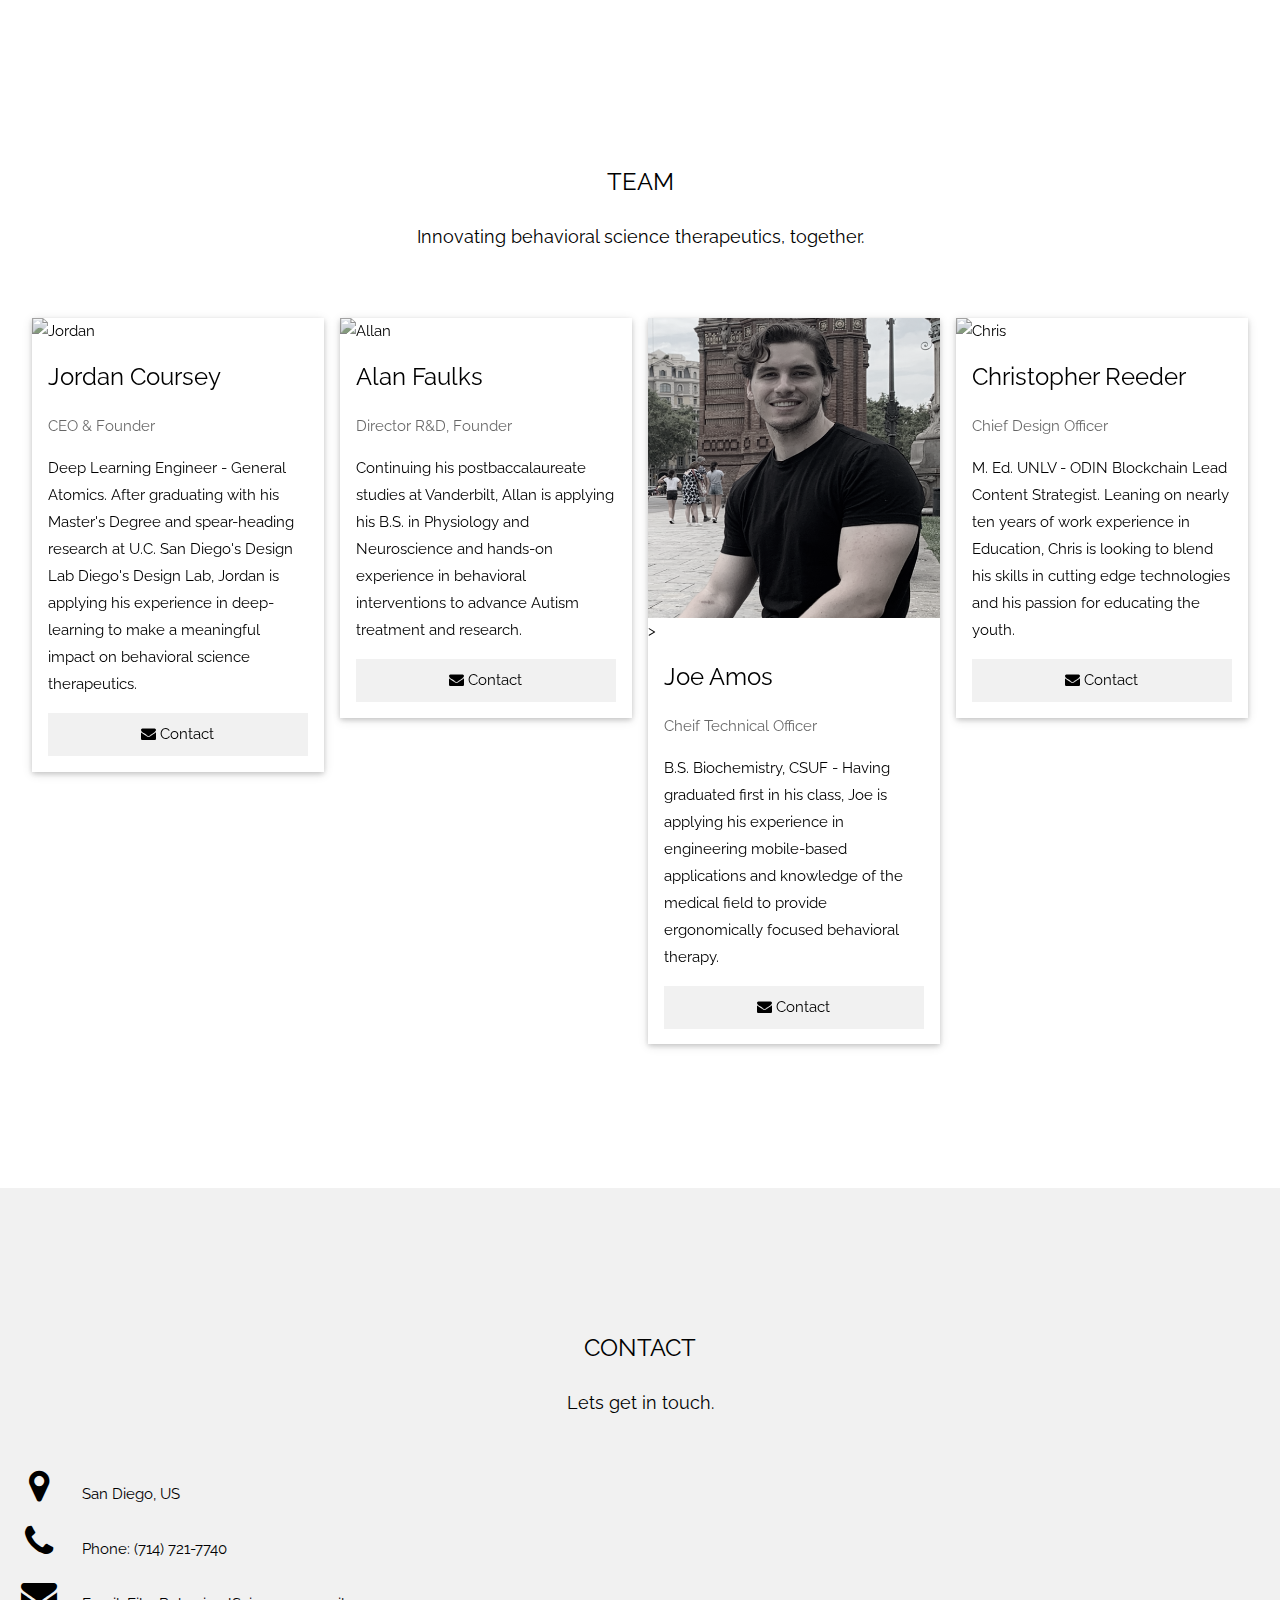
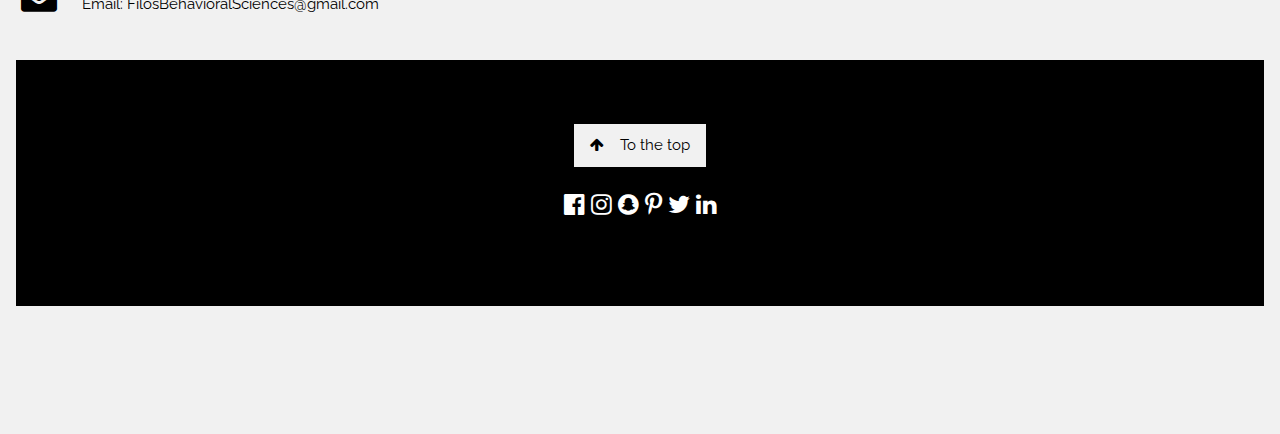
==== commit 335d6ab4: "commit on master" ====
--- a/index.html
+++ b/index.html
@@ -6,6 +6,7 @@
 <link rel="stylesheet" href="https://www.w3schools.com/w3css/4/w3.css">
 <link rel="stylesheet" href="https://fonts.googleapis.com/css?family=Raleway">
 <link rel="stylesheet" href="https://cdnjs.cloudflare.com/ajax/libs/font-awesome/4.7.0/css/font-awesome.min.css">
+
 <style>
 body,h1,h2,h3,h4,h5,h6 {font-family: "Raleway", sans-serif}
 
@@ -38,6 +39,7 @@
       <a href="#team" class="w3-bar-item w3-button"><i class="fa fa-user"></i> TEAM</a>
       <!-- <a href="#work" class="w3-bar-item w3-button"><i class="fa fa-th"></i> WORK</a> -->
       <a href="#contact" class="w3-bar-item w3-button"><i class="fa fa-envelope"></i> CONTACT</a>
+      <a href="#login" class="w3-bar-item w3-button"><i class="fa fa-"></i> LOG IN</a>
     </div>
     <!-- Hide right-floated links on small screens and replace them with a menu icon -->
 
@@ -53,8 +55,8 @@
   <a href="#about" onclick="w3_close()" class="w3-bar-item w3-button">ABOUT</a>
   <a href="#team" onclick="w3_close()" class="w3-bar-item w3-button">TEAM</a>
   <a href="#work" onclick="w3_close()" class="w3-bar-item w3-button">WORK</a>
-  <a href="#pricing" onclick="w3_close()" class="w3-bar-item w3-button">PRICING</a>
-  <a href="#contact" onclick="w3_close()" class="w3-bar-item w3-button">CONTACT</a>
+  <!-- <a href="#pricing" onclick="w3_close()" class="w3-bar-item w3-button">PRICING</a>
+  <a href="#contact" onclick="w3_close()" class="w3-bar-item w3-button">CONTACT</a> -->
 </nav>
 
 <!-- Header with full-height image -->
@@ -103,19 +105,7 @@
   </div>
 </div>
 
-<!-- Promo Section - "We know design"
-<div class="w3-container w3-light-grey" style="padding:128px 16px">
-  <div class="w3-row-padding">
-    <div class="w3-col m6">
-      <h3>We know design.</h3>
-      <p>Lorem ipsum dolor sit amet, consectetur adipiscing elit, sed do eiusmod<br>tempor incididunt ut labore et dolore.</p>
-      <p><a href="#work" class="w3-button w3-black"><i class="fa fa-th"> </i> View Our Works</a></p>
-    </div>
-    <div class="w3-col m6">
-      <img class="w3-image w3-round-large" src="/w3images/phone_buildings.jpg" alt="Buildings" width="700" height="394">
-    </div>
-  </div>
-</div>  -->
+
 
 <!-- Team Section -->
 <div class="w3-container" style="padding:128px 16px" id="team">
@@ -124,18 +114,18 @@
   <div class="w3-row-padding w3-grayscale" style="margin-top:64px">
     <div class="w3-col l3 m6 w3-margin-bottom">
       <div class="w3-card">
-        <img src="https://media-exp1.licdn.com/dms/image/C5603AQFTOGZ4hQEO2g/profile-displayphoto-shrink_800_800/0?e=1593648000&v=beta&t=P3I766WwWZyeG0lRYtZKC97UJ1uYCKITA_Ybu_WTs9A" alt="Jordan" style="width:100%" style="max-height:50px">
+        <img src="https://media-exp1.licdn.com/dms/image/C5603AQFTOGZ4hQEO2g/profile-displayphoto-shrink_800_800/0?e=1593648000&v=beta&t=P3I766WwWZyeG0lRYtZKC97UJ1uYCKITA_Ybu_WTs9A" alt="Jordan" style="width:100%; height: 300px">
         <div class="w3-container">
           <h3>Jordan Coursey</h3>
           <p class="w3-opacity">CEO & Founder</p>
-          <p>Deep Learning Engineer - General Atomics.   After spear-heading research at U.C. San Diego's Design Lab, Jordan is applying his experience in deep-learning to make a meaningful impact on behavioral science therapeutics.</p>
-          <p><button class="w3-button w3-light-grey w3-block"><i class="fa fa-envelope"></i> Contact</button></p>
-        </div>
-      </div>
-    </div>
-    <div class="w3-col l3 m6 w3-margin-bottom">
-      <div class="w3-card">
-        <img src="https://raw.githubusercontent.com/NondescriptODIN/Filos.Public/master/Resources/Alan.jpeg" alt="Allan" style="width:100%" style="max-height:50px">
+          <p>Deep Learning Engineer - General Atomics.   After graduating with his Master's Degree and spear-heading research at U.C. San Diego's Design Lab Diego's Design Lab, Jordan is applying his experience in deep-learning to make a meaningful impact on behavioral science therapeutics.</p>
+          <p><button class="w3-button w3-light-grey w3-block"><i class="fa fa-envelope"></i> Contact</button></p>
+        </div>
+      </div>
+    </div>
+    <div class="w3-col l3 m6 w3-margin-bottom">
+      <div class="w3-card">
+        <img src="https://raw.githubusercontent.com/NondescriptODIN/Filos.Public/master/Resources/Alan.jpeg" alt="Allan" style="width:100%; height: 300px">
         <div class="w3-container">
           <h3>Alan Faulks</h3>
           <p class="w3-opacity">Director R&D, Founder</p>
@@ -146,7 +136,7 @@
     </div>
     <div class="w3-col l3 m6 w3-margin-bottom">
       <div class="w3-card">
-        <img src="Resources/Joe.PNG" alt="Joe" style="width:100%" style="max-height:50px">
+        <img src="Resources/Joe.PNG" alt="Joe" style="width:100%; height: 300px;">>
         <div class="w3-container">
           <h3>Joe Amos</h3>
           <p class="w3-opacity">Cheif Technical Officer</p>
@@ -157,7 +147,7 @@
     </div>
     <div class="w3-col l3 m6 w3-margin-bottom">
       <div class="w3-card">
-        <img src="Resources/Reeder.PNG" alt="Chris" style="width:100%" style="max-height:50px"> 
+        <img src="Resources/Reeder.PNG" alt="Chris" style="width:100%; height: 300px"> 
         <div class="w3-container">
           <h3>Christopher Reeder</h3>
           <p class="w3-opacity">Chief Design Officer</p>
@@ -169,60 +159,8 @@
   </div>
 </div>
 
-<!-- Promo Section "Statistics"
-<div class="w3-container w3-row w3-center w3-dark-grey w3-padding-64">
-  <div class="w3-quarter">
-    <span class="w3-xxlarge">14+</span>
-    <br>Partners
-  </div>
-  <div class="w3-quarter">
-    <span class="w3-xxlarge">55+</span>
-    <br>Projects Done
-  </div>
-  <div class="w3-quarter">
-    <span class="w3-xxlarge">89+</span>
-    <br>Happy Clients
-  </div>
-  <div class="w3-quarter">
-    <span class="w3-xxlarge">150+</span>
-    <br>Meetings
-  </div>
-</div> -->
-
-<!-- Work Section -->
-<!-- <div class="w3-container" style="padding:128px 16px" id="work">
-  <h3 class="w3-center">OUR WORK</h3>
-  <p class="w3-center w3-large">What we've done for people</p>
-  <div class="w3-row-padding" style="margin-top:64px">
-    <div class="w3-col l3 m6">
-      <img src="/w3images/tech_mic.jpg" style="width:100%" onclick="onClick(this)" class="w3-hover-opacity" alt="A microphone">
-    </div>
-    <div class="w3-col l3 m6">
-      <img src="/w3images/tech_phone.jpg" style="width:100%" onclick="onClick(this)" class="w3-hover-opacity" alt="A phone">
-    </div>
-    <div class="w3-col l3 m6">
-      <img src="/w3images/tech_drone.jpg" style="width:100%" onclick="onClick(this)" class="w3-hover-opacity" alt="A drone">
-    </div>
-    <div class="w3-col l3 m6">
-      <img src="/w3images/tech_sound.jpg" style="width:100%" onclick="onClick(this)" class="w3-hover-opacity" alt="Soundbox">
-    </div>
-  </div> -->
-
-  <!-- <div class="w3-row-padding w3-section">
-    <div class="w3-col l3 m6">
-      <img src="/w3images/tech_tablet.jpg" style="width:100%" onclick="onClick(this)" class="w3-hover-opacity" alt="A tablet">
-    </div>
-    <div class="w3-col l3 m6">
-      <img src="/w3images/tech_camera.jpg" style="width:100%" onclick="onClick(this)" class="w3-hover-opacity" alt="A camera">
-    </div>
-    <div class="w3-col l3 m6">
-      <img src="/w3images/tech_typewriter.jpg" style="width:100%" onclick="onClick(this)" class="w3-hover-opacity" alt="A typewriter">
-    </div>
-    <div class="w3-col l3 m6">
-      <img src="/w3images/tech_tableturner.jpg" style="width:100%" onclick="onClick(this)" class="w3-hover-opacity" alt="A tableturner">
-    </div>
-  </div>
-</div> -->
+
+
 
 <!-- Modal for full size images on click-->
 <div id="modal01" class="w3-modal w3-black" onclick="this.style.display='none'">
@@ -233,88 +171,9 @@
   </div>
 </div>
 
-<!-- Skills Section -->
-<!-- <div class="w3-container w3-light-grey w3-padding-64">
-  <div class="w3-row-padding">
-    <div class="w3-col m6">
-      <h3>Our Skills.</h3>
-      <p>Lorem ipsum dolor sit amet, consectetur adipiscing elit, sed do eiusmod<br>
-      tempor incididunt ut labore et dolore.</p>
-      <p>Lorem ipsum dolor sit amet, consectetur adipiscing elit, sed do eiusmod<br>
-      tempor incididunt ut labore et dolore.</p>
-    </div>
-    <div class="w3-col m6">
-      <p class="w3-wide"><i class="fa fa-camera w3-margin-right"></i>Photography</p>
-      <div class="w3-grey">
-        <div class="w3-container w3-dark-grey w3-center" style="width:90%">90%</div>
-      </div>
-      <p class="w3-wide"><i class="fa fa-desktop w3-margin-right"></i>Web Design</p>
-      <div class="w3-grey">
-        <div class="w3-container w3-dark-grey w3-center" style="width:85%">85%</div>
-      </div>
-      <p class="w3-wide"><i class="fa fa-photo w3-margin-right"></i>Photoshop</p>
-      <div class="w3-grey">
-        <div class="w3-container w3-dark-grey w3-center" style="width:75%">75%</div>
-      </div>
-    </div>
-  </div>
-</div> -->
-
-<!-- Pricing Section -->
-<!-- <div class="w3-container w3-center w3-dark-grey" style="padding:128px 16px" id="pricing">
-  <h3>PRICING</h3>
-  <p class="w3-large">Choose a pricing plan that fits your needs.</p>
-  <div class="w3-row-padding" style="margin-top:64px">
-    <div class="w3-third w3-section">
-      <ul class="w3-ul w3-white w3-hover-shadow">
-        <li class="w3-black w3-xlarge w3-padding-32">Basic</li>
-        <li class="w3-padding-16"><b>10GB</b> Storage</li>
-        <li class="w3-padding-16"><b>10</b> Emails</li>
-        <li class="w3-padding-16"><b>10</b> Domains</li>
-        <li class="w3-padding-16"><b>Endless</b> Support</li>
-        <li class="w3-padding-16">
-          <h2 class="w3-wide">$ 10</h2>
-          <span class="w3-opacity">per month</span>
-        </li>
-        <li class="w3-light-grey w3-padding-24">
-          <button class="w3-button w3-black w3-padding-large">Sign Up</button>
-        </li>
-      </ul>
-    </div>
-    <div class="w3-third">
-      <ul class="w3-ul w3-white w3-hover-shadow">
-        <li class="w3-red w3-xlarge w3-padding-48">Pro</li>
-        <li class="w3-padding-16"><b>25GB</b> Storage</li>
-        <li class="w3-padding-16"><b>25</b> Emails</li>
-        <li class="w3-padding-16"><b>25</b> Domains</li>
-        <li class="w3-padding-16"><b>Endless</b> Support</li>
-        <li class="w3-padding-16">
-          <h2 class="w3-wide">$ 25</h2>
-          <span class="w3-opacity">per month</span>
-        </li>
-        <li class="w3-light-grey w3-padding-24">
-          <button class="w3-button w3-black w3-padding-large">Sign Up</button>
-        </li>
-      </ul>
-    </div>
-    <div class="w3-third w3-section">
-      <ul class="w3-ul w3-white w3-hover-shadow">
-        <li class="w3-black w3-xlarge w3-padding-32">Premium</li>
-        <li class="w3-padding-16"><b>50GB</b> Storage</li>
-        <li class="w3-padding-16"><b>50</b> Emails</li>
-        <li class="w3-padding-16"><b>50</b> Domains</li>
-        <li class="w3-padding-16"><b>Endless</b> Support</li>
-        <li class="w3-padding-16">
-          <h2 class="w3-wide">$ 50</h2>
-          <span class="w3-opacity">per month</span>
-        </li>
-        <li class="w3-light-grey w3-padding-24">
-          <button class="w3-button w3-black w3-padding-large">Sign Up</button>
-        </li>
-      </ul>
-    </div>
-  </div>
-</div> -->
+
+
+
 
 <!-- Contact Section -->
 <div class="w3-container w3-light-grey" style="padding:128px 16px" id="contact">
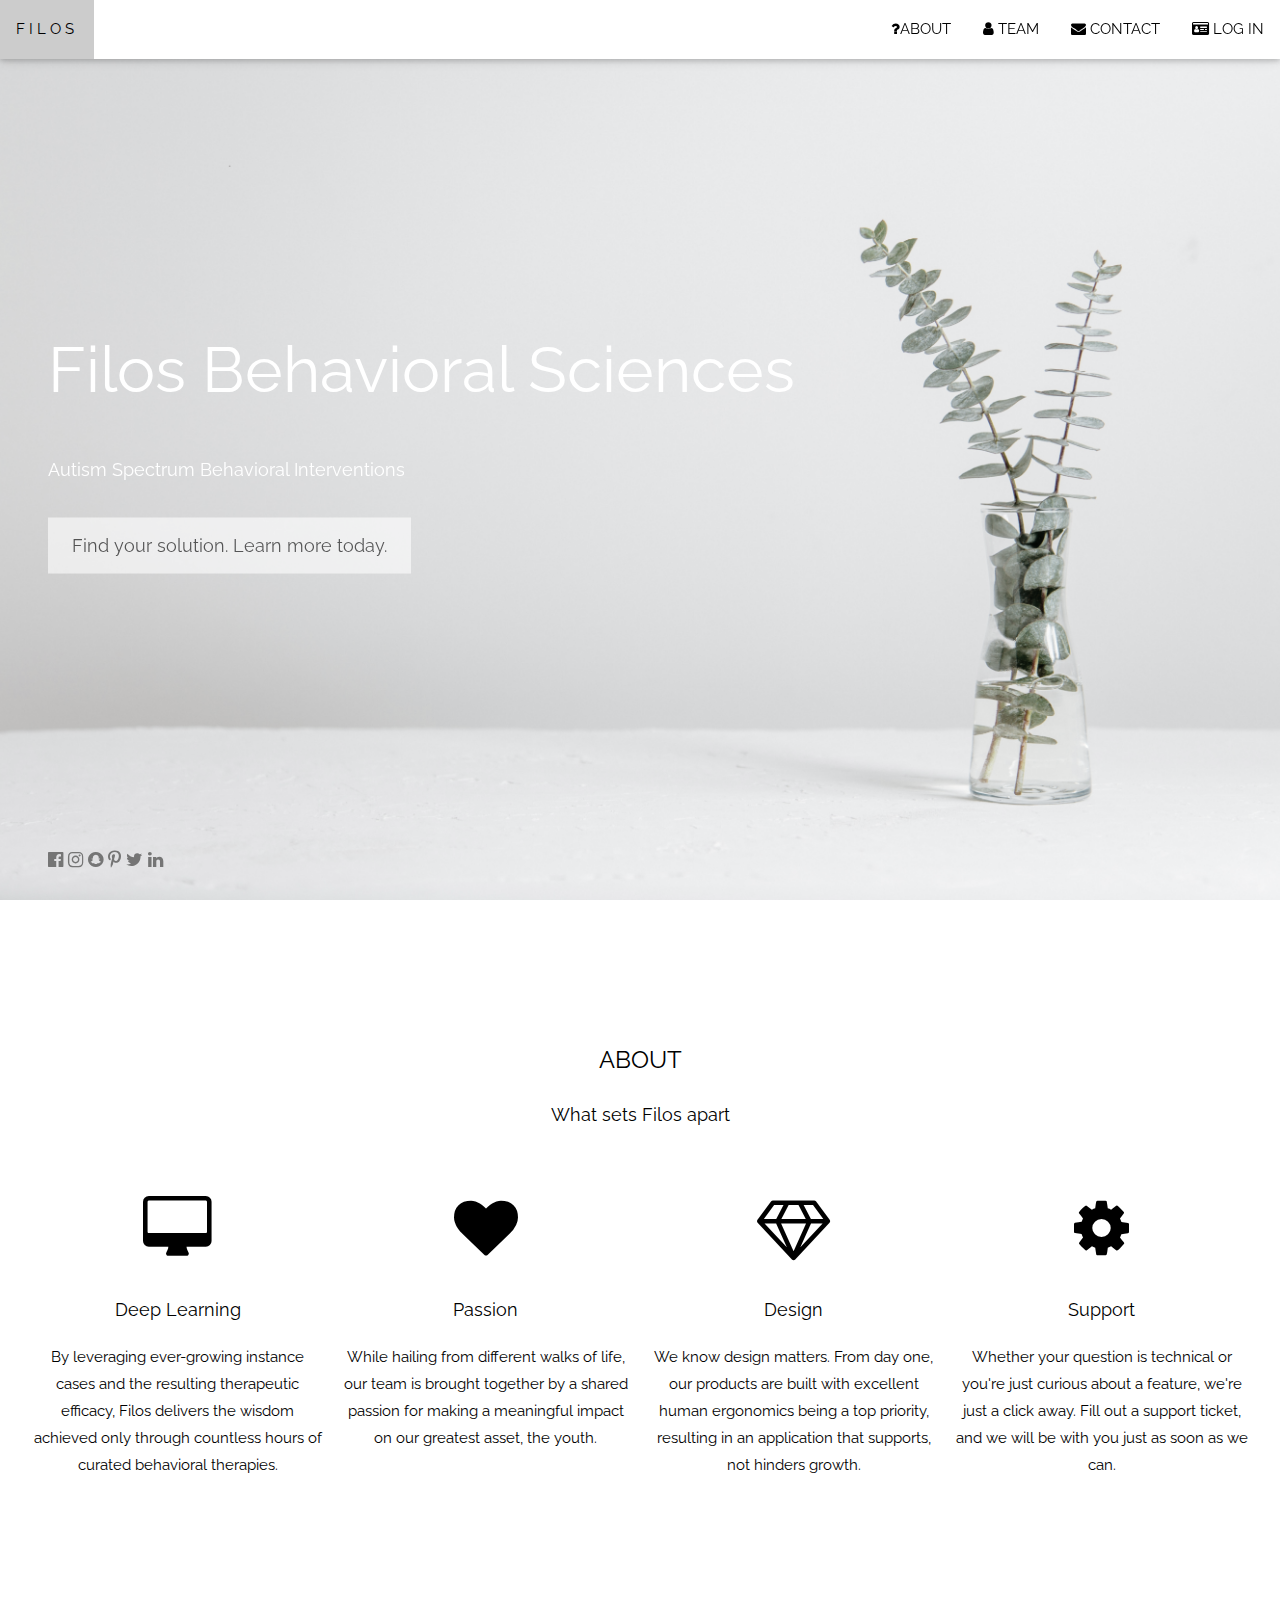
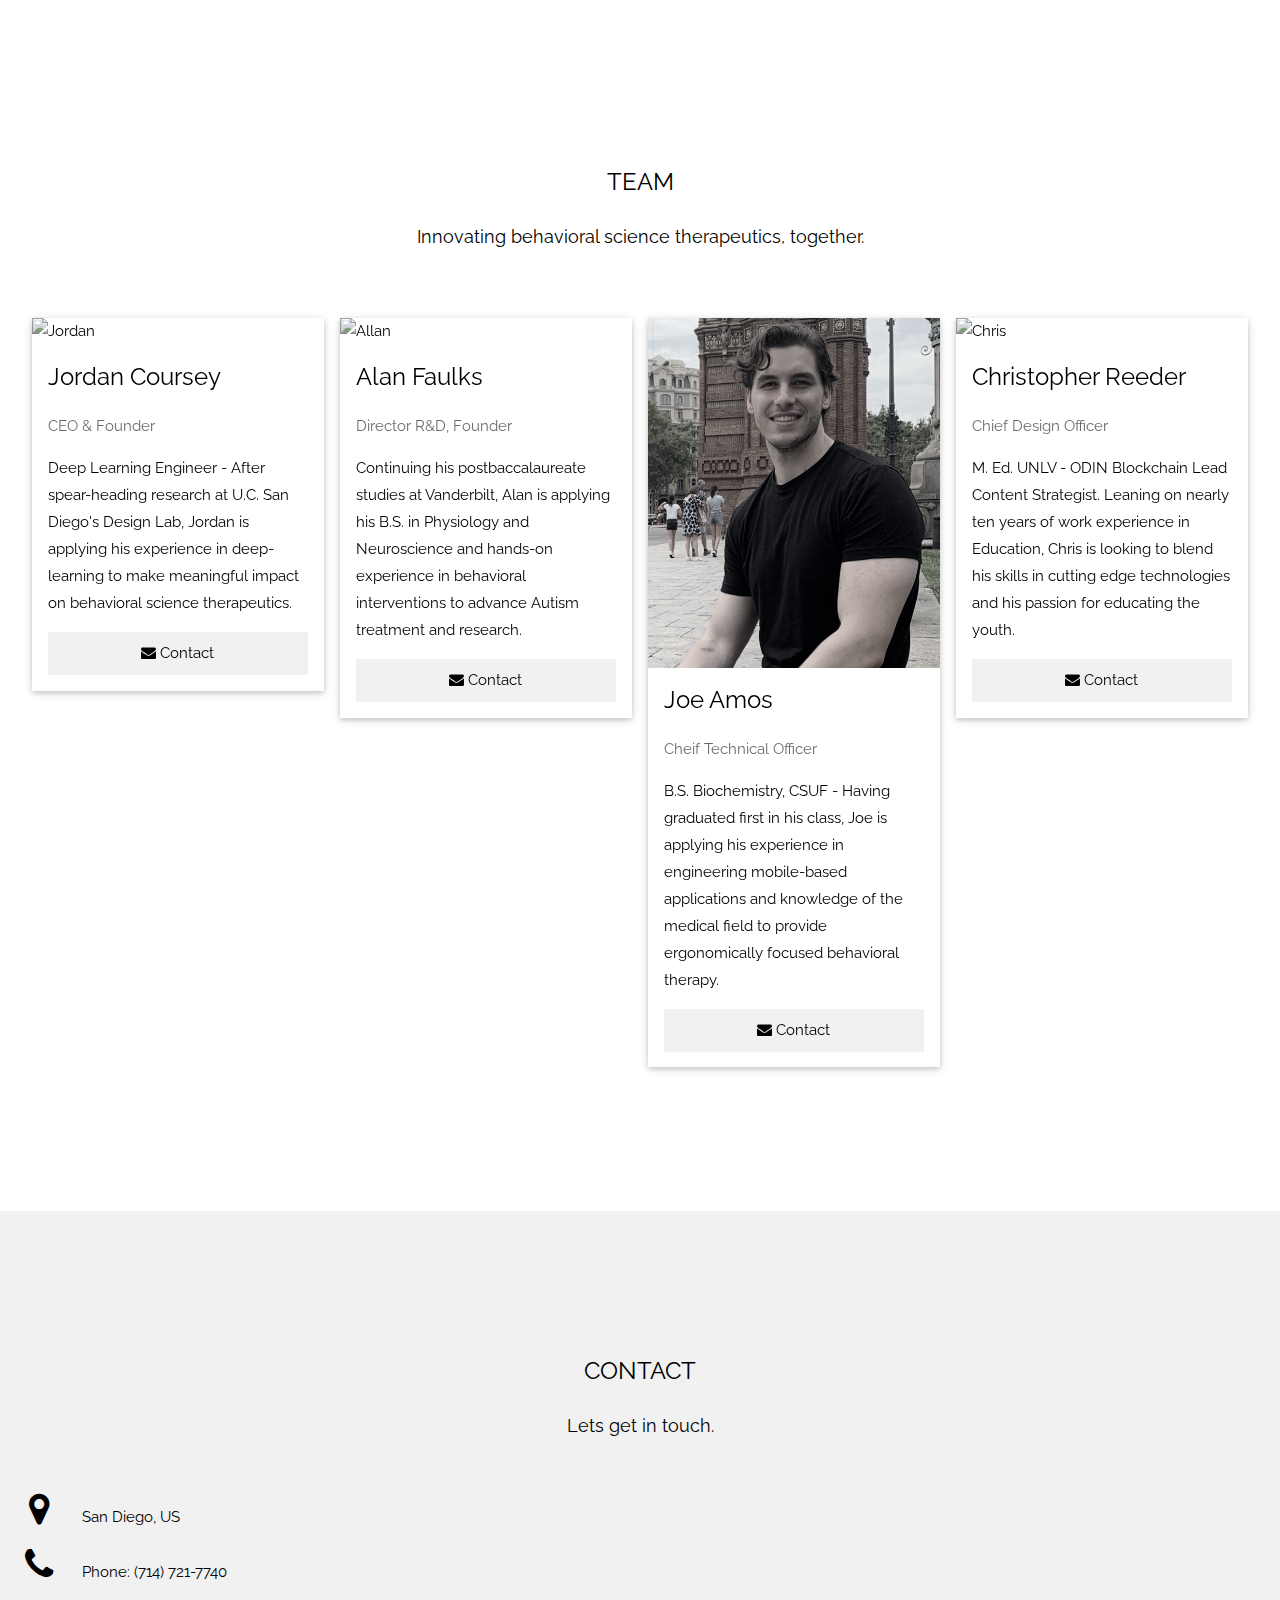
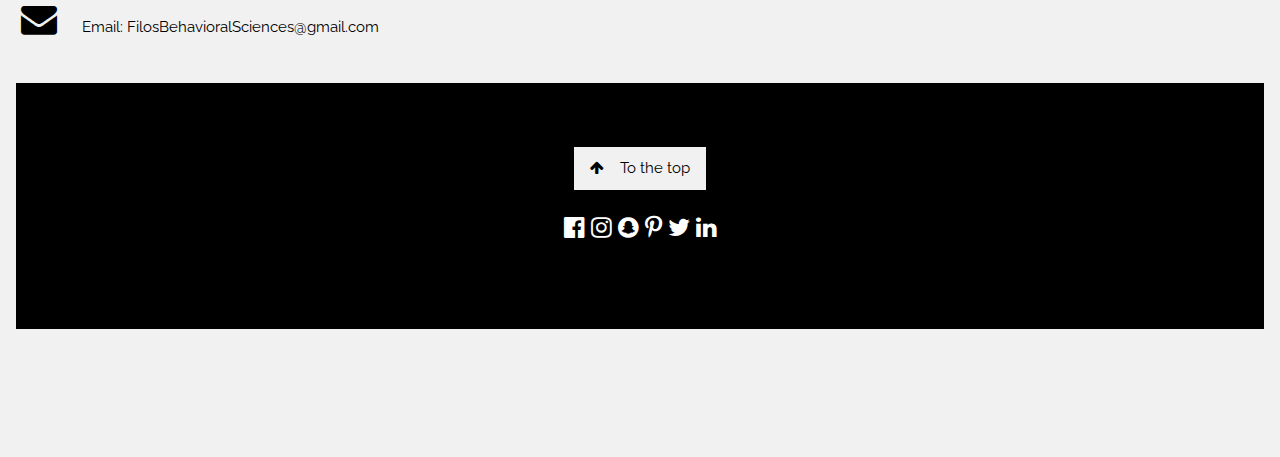
==== commit 97c630e0: "commit on master" ====
--- a/index.html
+++ b/index.html
@@ -35,11 +35,11 @@
     <a href="#home" class="w3-bar-item w3-button w3-wide">FILOS</a>
     <!-- Right-sided navbar links -->
     <div class="w3-right w3-hide-small">
-      <a href="#about" class="w3-bar-item w3-button">ABOUT</a>
+      <a href="#about" class="w3-bar-item w3-button"><i class="fa fa-question"></i>ABOUT</a>
       <a href="#team" class="w3-bar-item w3-button"><i class="fa fa-user"></i> TEAM</a>
       <!-- <a href="#work" class="w3-bar-item w3-button"><i class="fa fa-th"></i> WORK</a> -->
       <a href="#contact" class="w3-bar-item w3-button"><i class="fa fa-envelope"></i> CONTACT</a>
-      <a href="#login" class="w3-bar-item w3-button"><i class="fa fa-"></i> LOG IN</a>
+      <a href="#login" class="w3-bar-item w3-button"><i class="fa fa-drivers-license"></i> LOG IN</a>
     </div>
     <!-- Hide right-floated links on small screens and replace them with a menu icon -->
 
@@ -114,29 +114,29 @@
   <div class="w3-row-padding w3-grayscale" style="margin-top:64px">
     <div class="w3-col l3 m6 w3-margin-bottom">
       <div class="w3-card">
-        <img src="https://media-exp1.licdn.com/dms/image/C5603AQFTOGZ4hQEO2g/profile-displayphoto-shrink_800_800/0?e=1593648000&v=beta&t=P3I766WwWZyeG0lRYtZKC97UJ1uYCKITA_Ybu_WTs9A" alt="Jordan" style="width:100%; height: 300px">
+        <img src="https://media-exp1.licdn.com/dms/image/C5603AQFTOGZ4hQEO2g/profile-displayphoto-shrink_800_800/0?e=1593648000&v=beta&t=P3I766WwWZyeG0lRYtZKC97UJ1uYCKITA_Ybu_WTs9A" alt="Jordan" style="width:100%; height: 350px">
         <div class="w3-container">
           <h3>Jordan Coursey</h3>
           <p class="w3-opacity">CEO & Founder</p>
-          <p>Deep Learning Engineer - General Atomics.   After graduating with his Master's Degree and spear-heading research at U.C. San Diego's Design Lab Diego's Design Lab, Jordan is applying his experience in deep-learning to make a meaningful impact on behavioral science therapeutics.</p>
-          <p><button class="w3-button w3-light-grey w3-block"><i class="fa fa-envelope"></i> Contact</button></p>
-        </div>
-      </div>
-    </div>
-    <div class="w3-col l3 m6 w3-margin-bottom">
-      <div class="w3-card">
-        <img src="https://raw.githubusercontent.com/NondescriptODIN/Filos.Public/master/Resources/Alan.jpeg" alt="Allan" style="width:100%; height: 300px">
+          <p>Deep Learning Engineer - After spear-heading research at U.C. San Diego's Design Lab, Jordan is applying his experience in deep-learning to make meaningful impact on behavioral science therapeutics.</p>
+          <p><button class="w3-button w3-light-grey w3-block"><i class="fa fa-envelope"></i> Contact</button></p>
+        </div>
+      </div>
+    </div>
+    <div class="w3-col l3 m6 w3-margin-bottom">
+      <div class="w3-card">
+        <img src="https://raw.githubusercontent.com/NondescriptODIN/Filos.Public/master/Resources/Alan.jpeg" alt="Allan" style="width:100%; height: 350px">
         <div class="w3-container">
           <h3>Alan Faulks</h3>
           <p class="w3-opacity">Director R&D, Founder</p>
-          <p>Continuing his postbaccalaureate studies at Vanderbilt, Allan is applying his B.S. in Physiology and Neuroscience and hands-on experience in behavioral interventions to advance Autism treatment and research.</p>
-          <p><button class="w3-button w3-light-grey w3-block"><i class="fa fa-envelope"></i> Contact</button></p>
-        </div>
-      </div>
-    </div>
-    <div class="w3-col l3 m6 w3-margin-bottom">
-      <div class="w3-card">
-        <img src="Resources/Joe.PNG" alt="Joe" style="width:100%; height: 300px;">>
+          <p>Continuing his postbaccalaureate studies at Vanderbilt, Alan is applying his B.S. in Physiology and Neuroscience and hands-on experience in behavioral interventions to advance Autism treatment and research.</p>
+          <p><button class="w3-button w3-light-grey w3-block"><i class="fa fa-envelope"></i> Contact</button></p>
+        </div>
+      </div>
+    </div>
+    <div class="w3-col l3 m6 w3-margin-bottom">
+      <div class="w3-card">
+        <img src="Resources/Joe.PNG" alt="Joe" style="width:100%; height: 350px;">
         <div class="w3-container">
           <h3>Joe Amos</h3>
           <p class="w3-opacity">Cheif Technical Officer</p>
@@ -147,7 +147,7 @@
     </div>
     <div class="w3-col l3 m6 w3-margin-bottom">
       <div class="w3-card">
-        <img src="Resources/Reeder.PNG" alt="Chris" style="width:100%; height: 300px"> 
+        <img src="Resources/Reeder.PNG" alt="Chris" style="width:100%; height: 350px"> 
         <div class="w3-container">
           <h3>Christopher Reeder</h3>
           <p class="w3-opacity">Chief Design Officer</p>
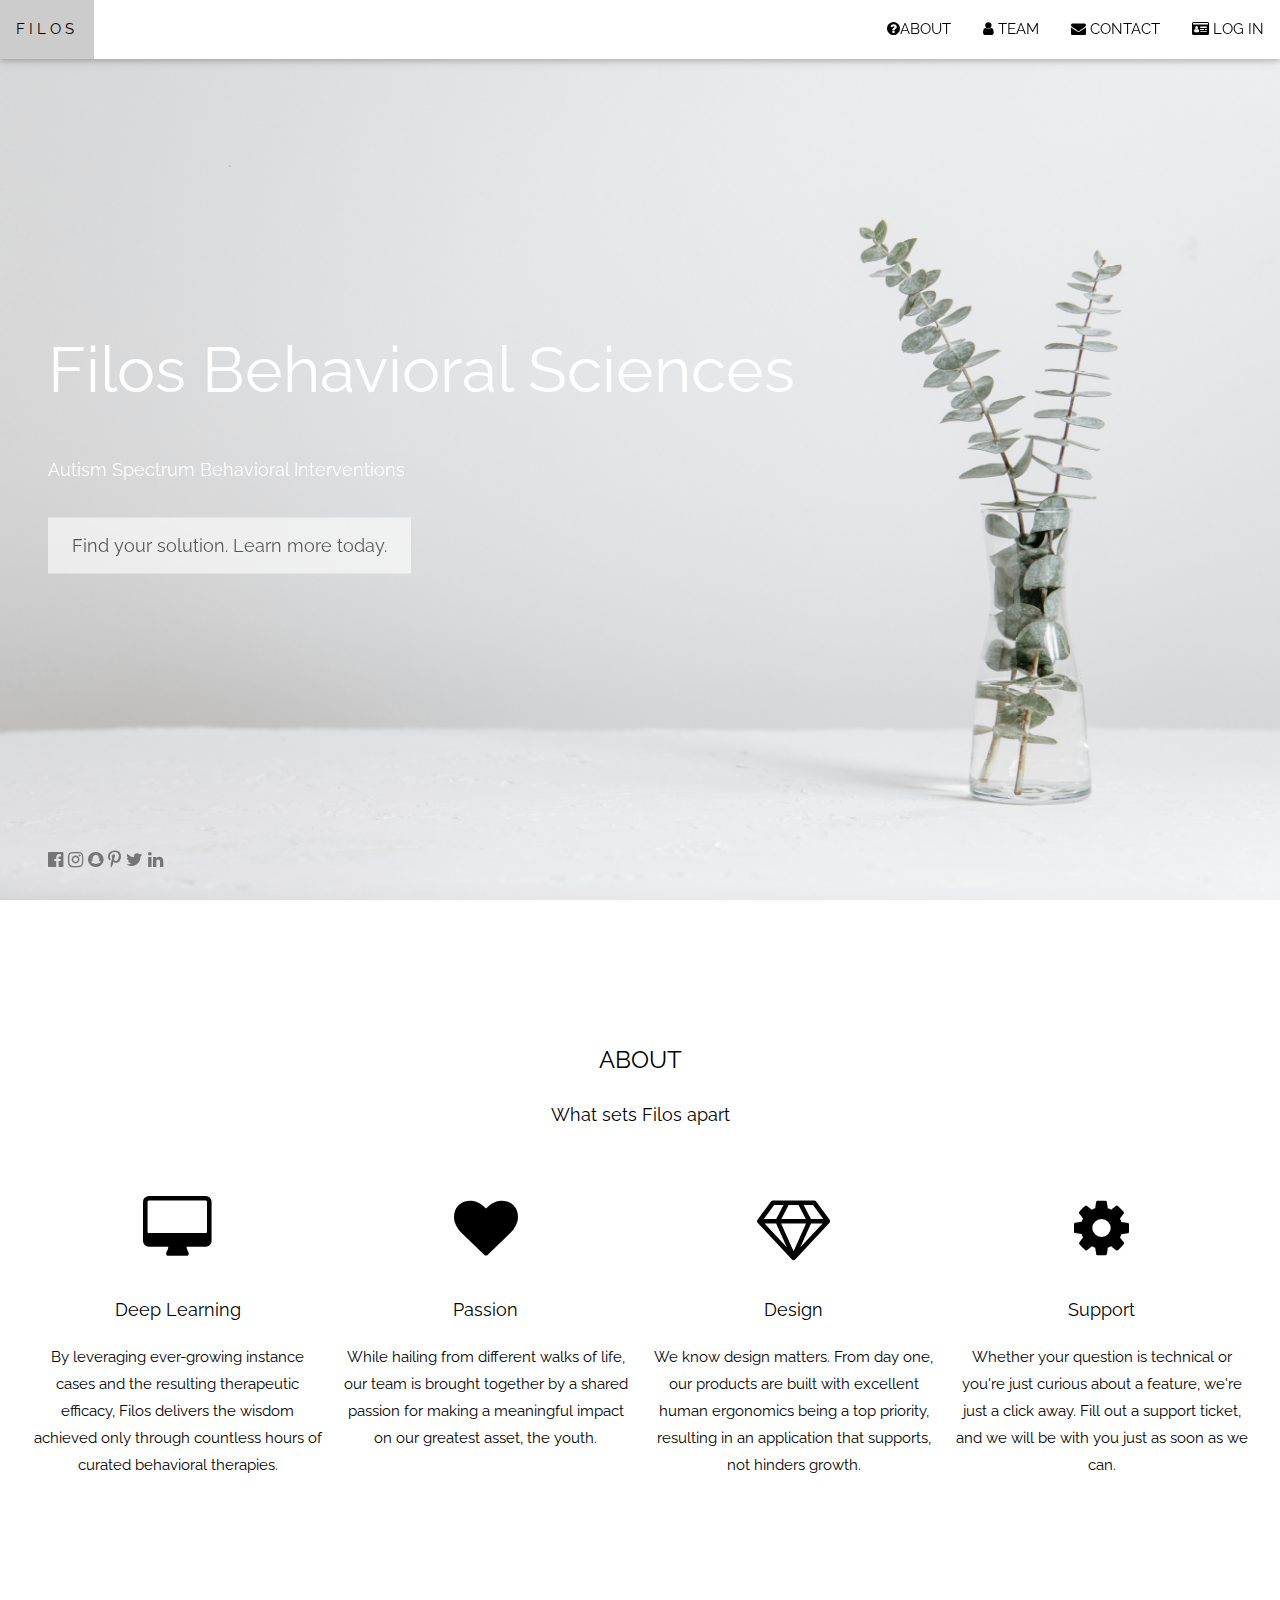
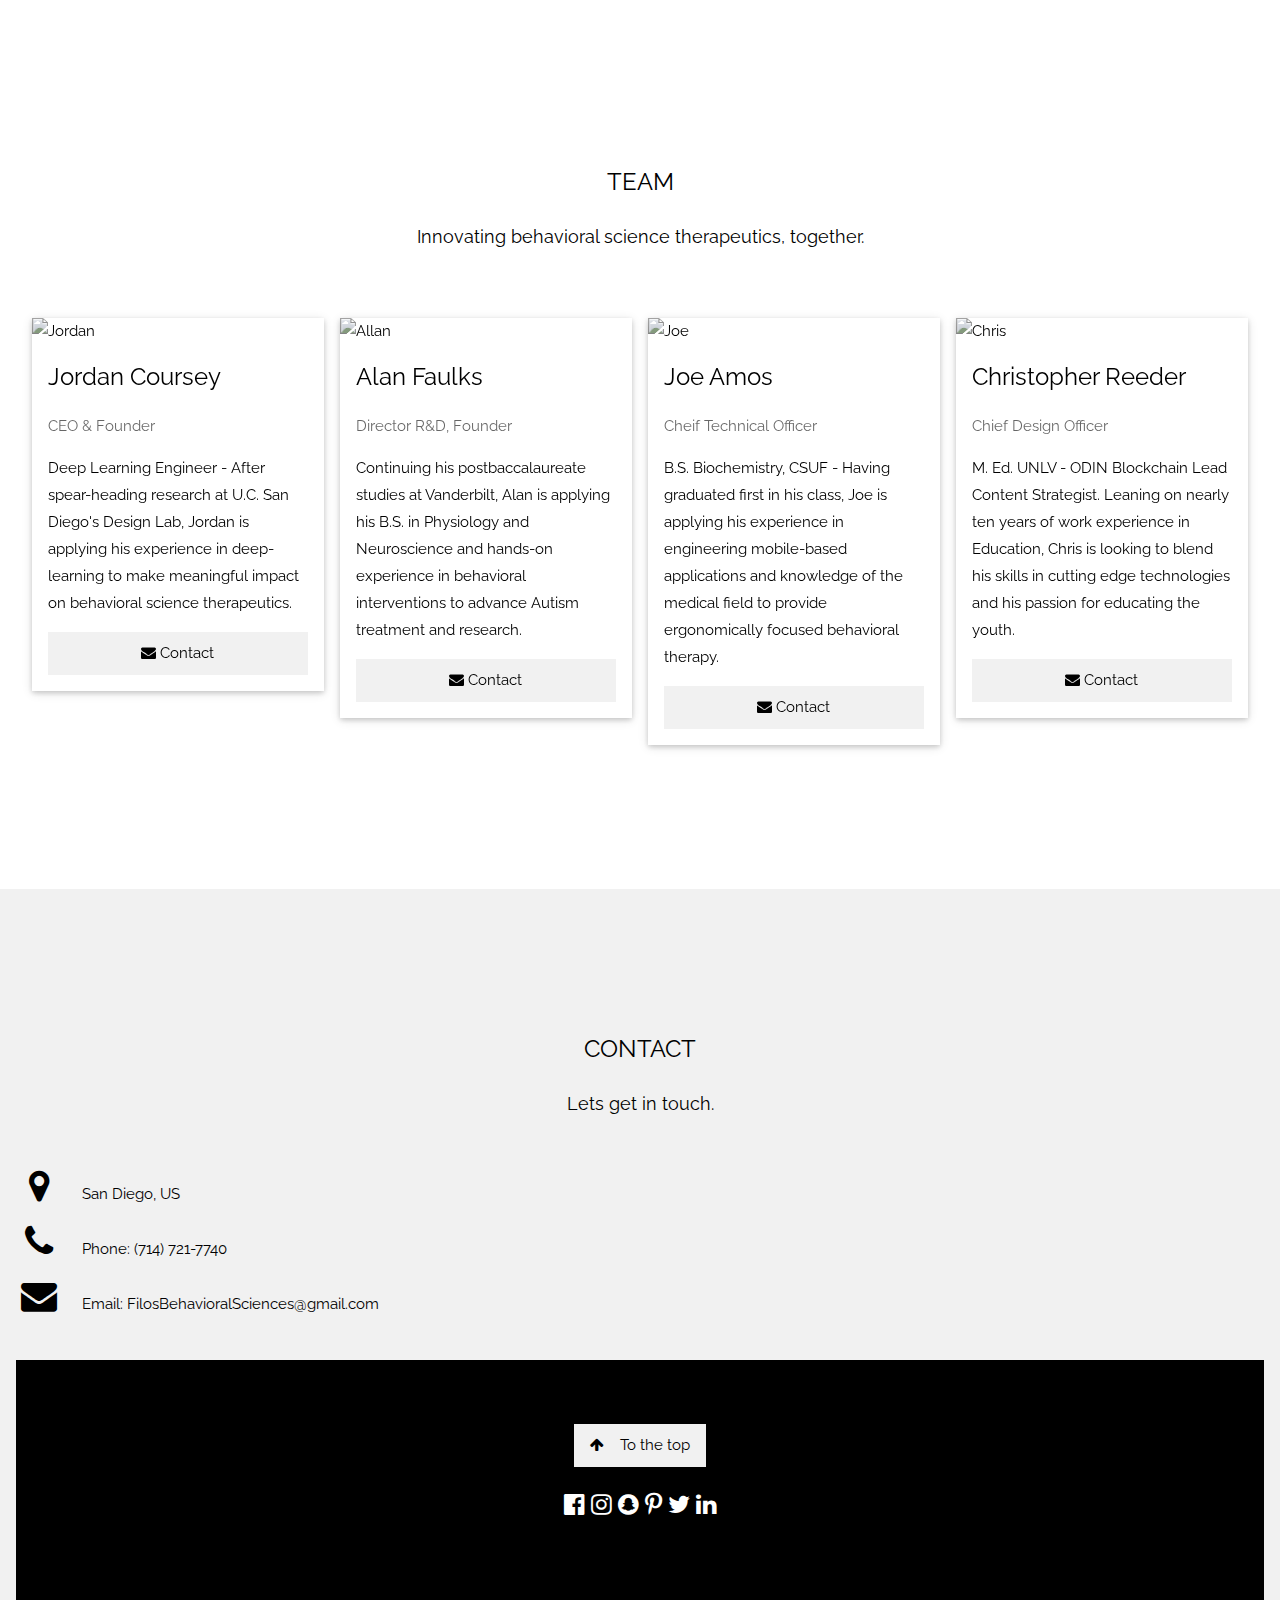
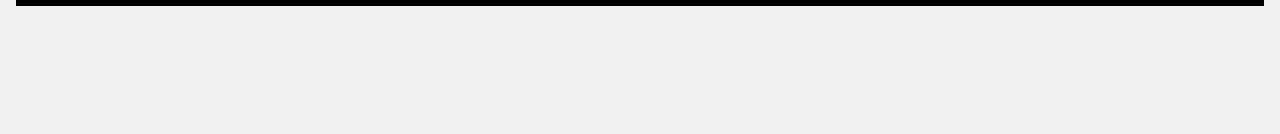
==== commit 7fbfc288: "commit to master" ====
--- a/index.html
+++ b/index.html
@@ -35,11 +35,11 @@
     <a href="#home" class="w3-bar-item w3-button w3-wide">FILOS</a>
     <!-- Right-sided navbar links -->
     <div class="w3-right w3-hide-small">
-      <a href="#about" class="w3-bar-item w3-button"><i class="fa fa-question"></i>ABOUT</a>
+      <a href="#about" class="w3-bar-item w3-button"><i class="fa fa-question-circle"></i>ABOUT</a>
       <a href="#team" class="w3-bar-item w3-button"><i class="fa fa-user"></i> TEAM</a>
       <!-- <a href="#work" class="w3-bar-item w3-button"><i class="fa fa-th"></i> WORK</a> -->
       <a href="#contact" class="w3-bar-item w3-button"><i class="fa fa-envelope"></i> CONTACT</a>
-      <a href="#login" class="w3-bar-item w3-button"><i class="fa fa-drivers-license"></i> LOG IN</a>
+      <a href="/Users/nondescript/Desktop/Filos.Public/login.html" class="w3-bar-item w3-button"><i class="fa fa-drivers-license"></i> LOG IN</a>
     </div>
     <!-- Hide right-floated links on small screens and replace them with a menu icon -->
 
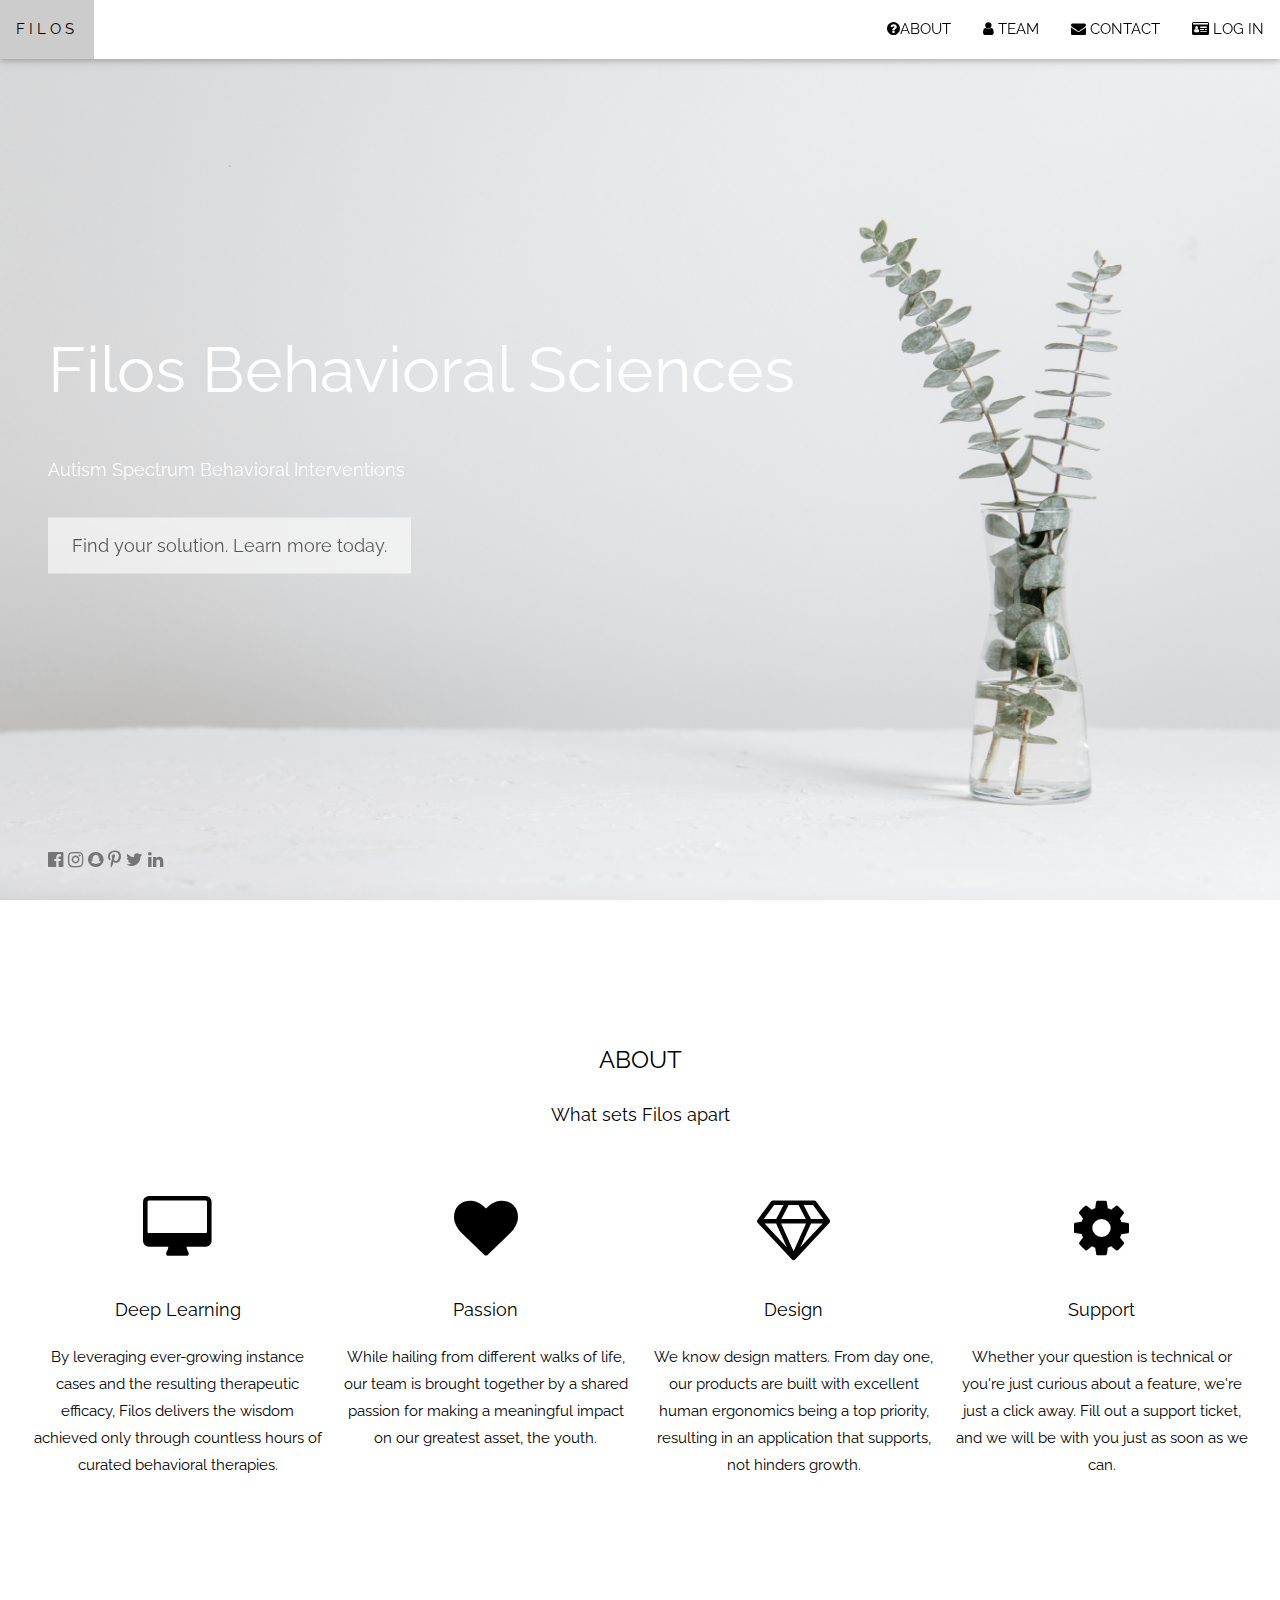
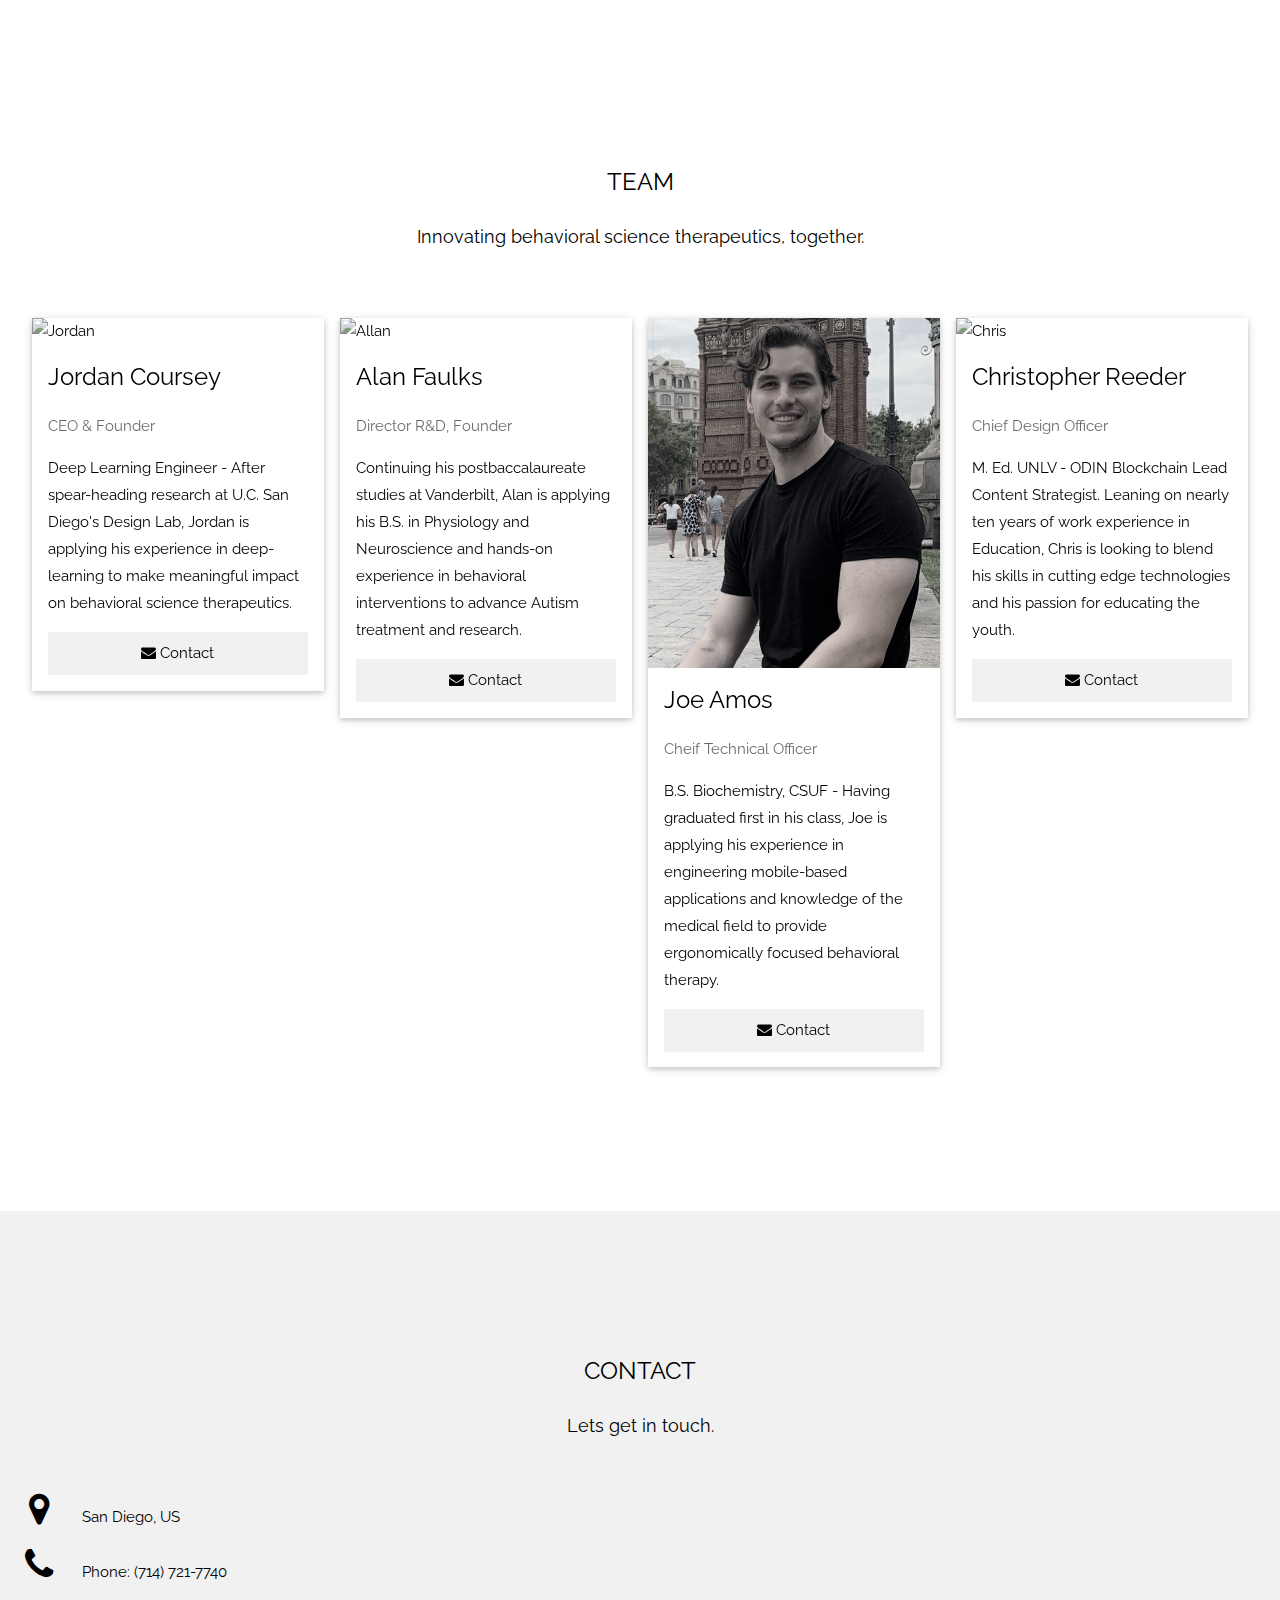
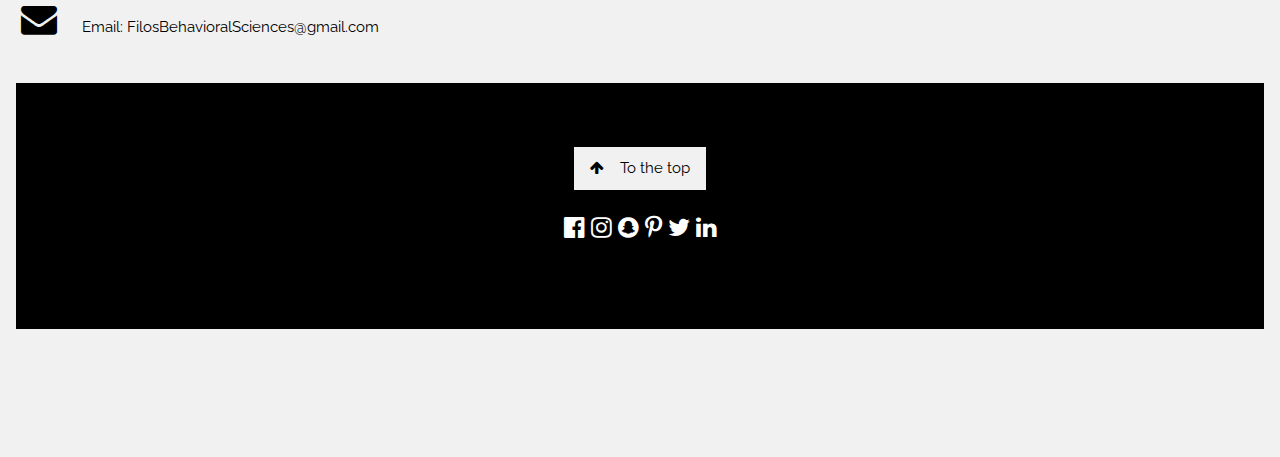
==== commit 753e571b: "commit on master" ====
--- a/index.html
+++ b/index.html
@@ -35,11 +35,11 @@
     <a href="#home" class="w3-bar-item w3-button w3-wide">FILOS</a>
     <!-- Right-sided navbar links -->
     <div class="w3-right w3-hide-small">
-      <a href="#about" class="w3-bar-item w3-button"><i class="fa fa-question-circle"></i>ABOUT</a>
-      <a href="#team" class="w3-bar-item w3-button"><i class="fa fa-user"></i> TEAM</a>
+      <a href="#about" class="w3-bar-item w3-button"><i class="fa fa-question-circle"></i>ABOUT </a>
+      <a href="#team" class="w3-bar-item w3-button"><i class="fa fa-user"></i> TEAM </a>
       <!-- <a href="#work" class="w3-bar-item w3-button"><i class="fa fa-th"></i> WORK</a> -->
-      <a href="#contact" class="w3-bar-item w3-button"><i class="fa fa-envelope"></i> CONTACT</a>
-      <a href="/Users/nondescript/Desktop/Filos.Public/login.html" class="w3-bar-item w3-button"><i class="fa fa-drivers-license"></i> LOG IN</a>
+      <a href="#contact" class="w3-bar-item w3-button"><i class="fa fa-envelope"></i> CONTACT </a>
+      <a href="/Users/nondescript/Desktop/Filos.Public/login.html" class="w3-bar-item w3-button"><i class="fa fa-drivers-license"></i> LOG IN </a>
     </div>
     <!-- Hide right-floated links on small screens and replace them with a menu icon -->
 
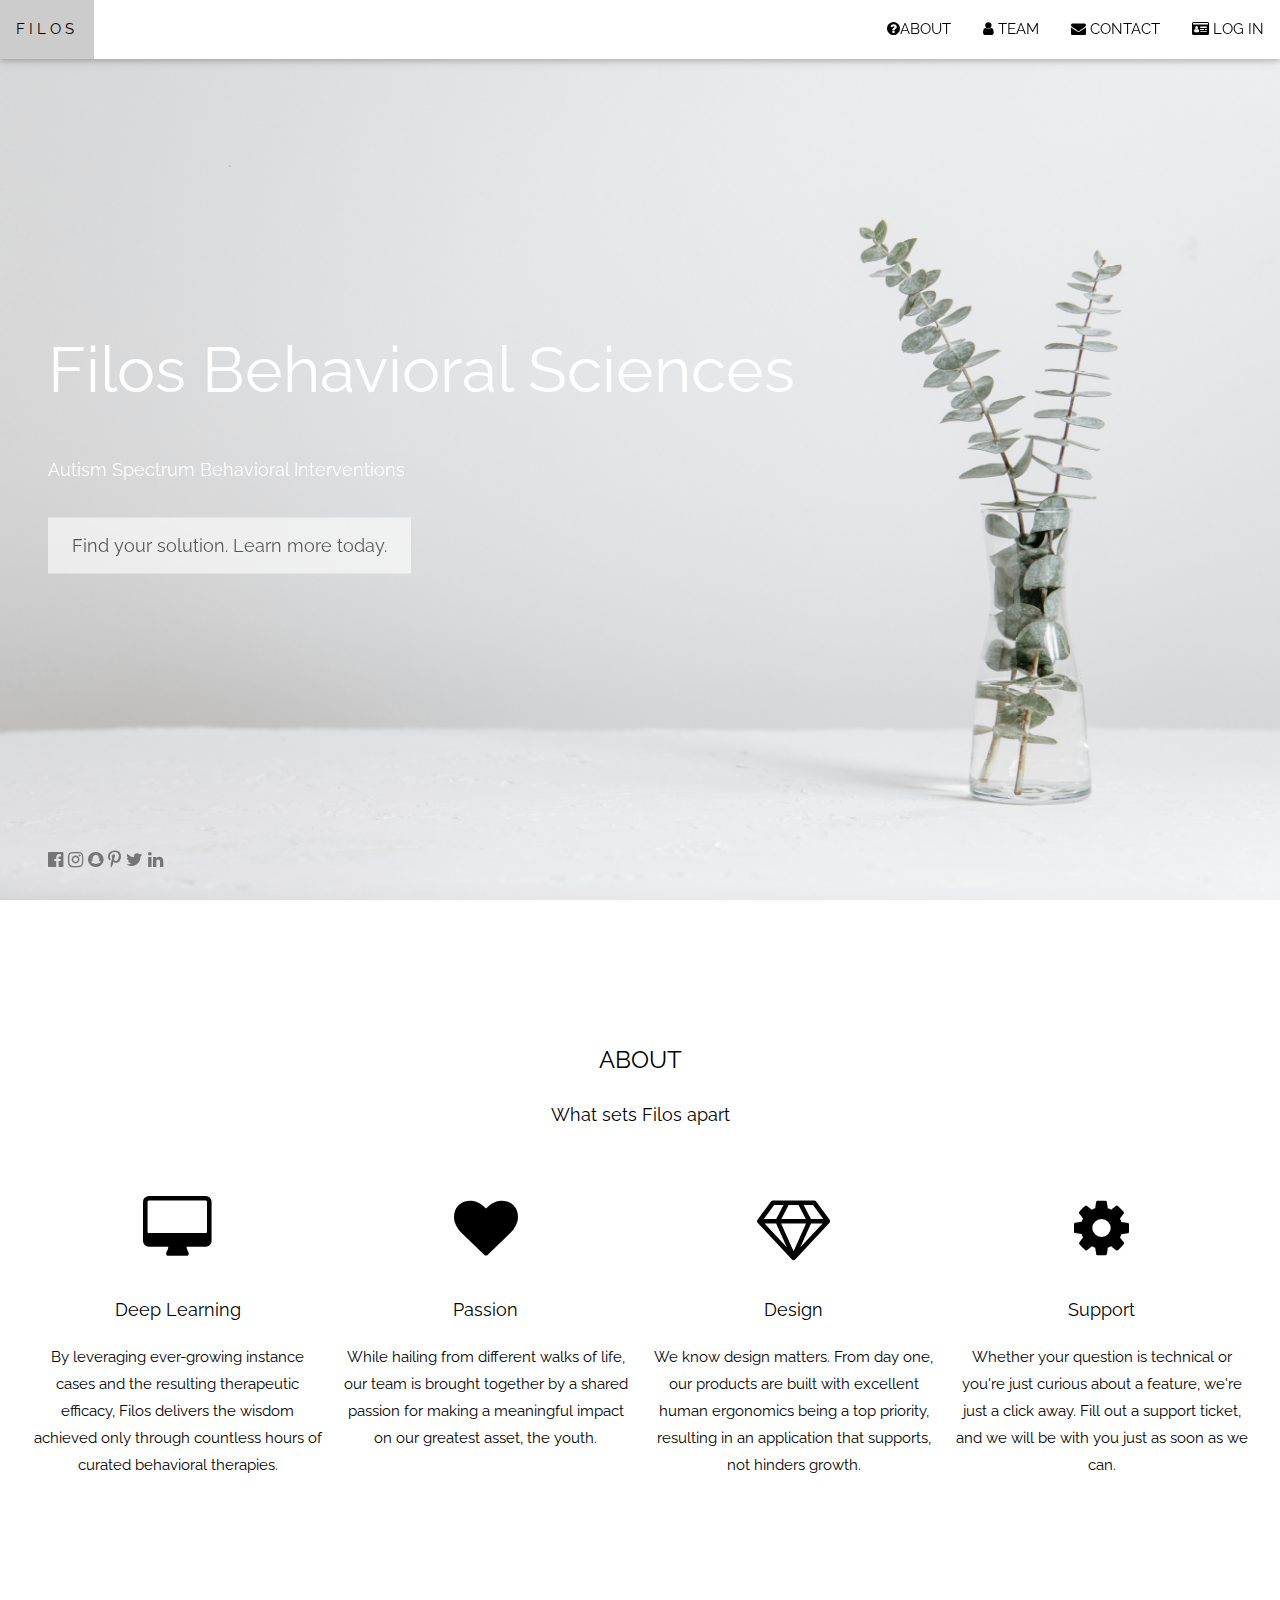
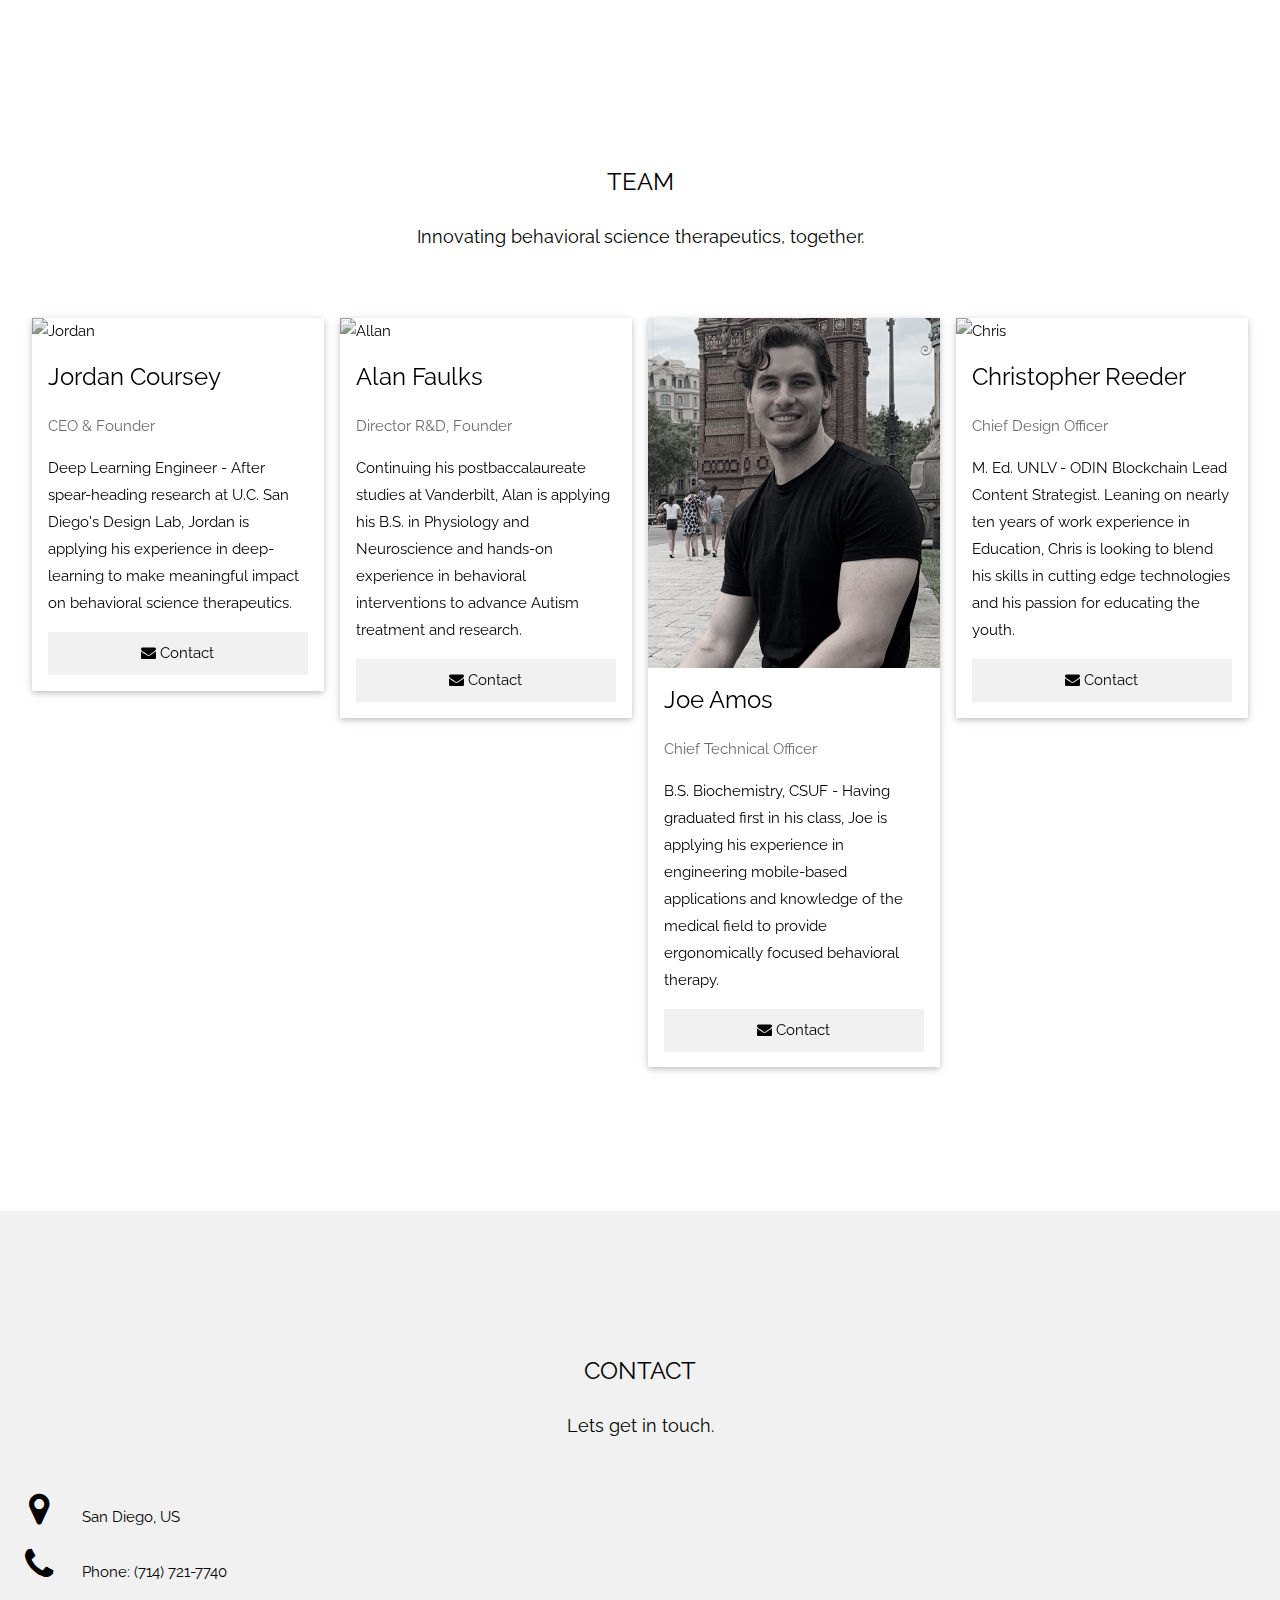
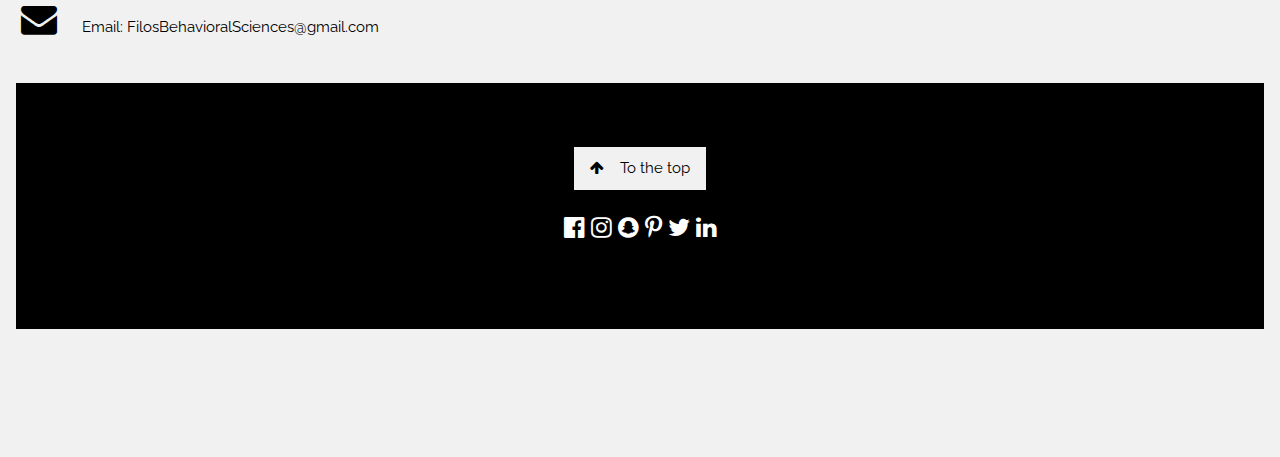
==== commit 468fa564: "commit on master" ====
--- a/index.html
+++ b/index.html
@@ -139,7 +139,7 @@
         <img src="Resources/Joe.PNG" alt="Joe" style="width:100%; height: 350px;">
         <div class="w3-container">
           <h3>Joe Amos</h3>
-          <p class="w3-opacity">Cheif Technical Officer</p>
+          <p class="w3-opacity">Chief Technical Officer</p>
           <p>B.S. Biochemistry, CSUF - Having graduated first in his class, Joe is applying his experience in engineering mobile-based applications and knowledge of the medical field to provide ergonomically focused behavioral therapy.</p>
           <p><button class="w3-button w3-light-grey w3-block"><i class="fa fa-envelope"></i> Contact</button></p>
         </div>
